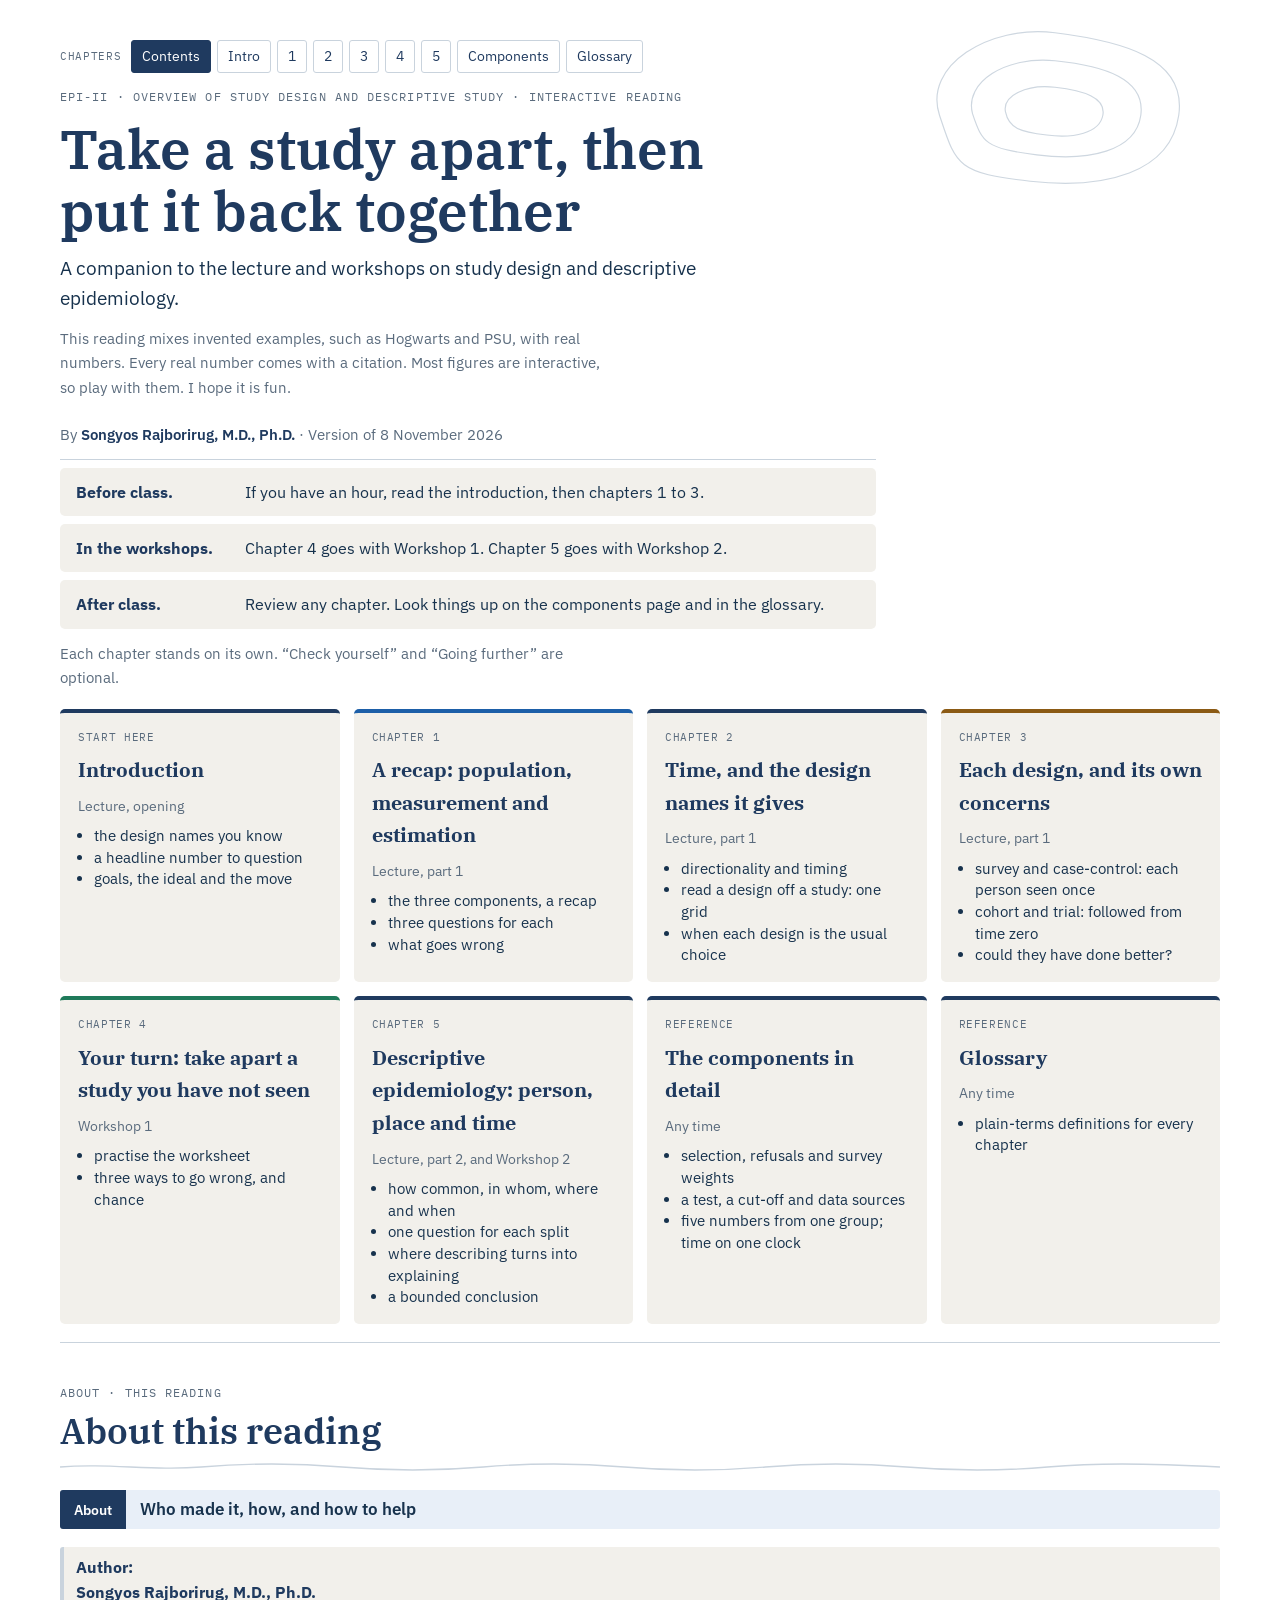
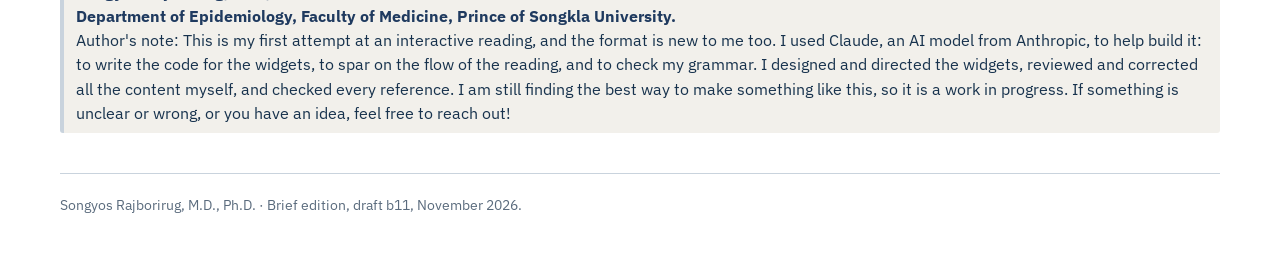
==== index.html @ 5c4c78c1 "Brief edition b11: front page fits phone screens The front page was built without its page head, so " ====
<!doctype html>
<html lang="en">
<head>
<meta charset="utf-8">
<meta name="viewport" content="width=device-width,initial-scale=1">
<title>Overview of study design and descriptive study</title>
<link rel="preconnect" href="https://fonts.googleapis.com">
<link rel="preconnect" href="https://fonts.gstatic.com" crossorigin>
<link rel="stylesheet" href="https://fonts.googleapis.com/css2?family=IBM+Plex+Mono:wght@400;500&family=IBM+Plex+Sans:wght@400;500;600;700&family=IBM+Plex+Serif:wght@400;600&display=swap">
<link rel="stylesheet" href="style.css">
</head>
<body>
<div class="terra terra-page" id="top">

<header class="terra-ph">
  <svg class="terra-ph-art" viewBox="0 0 400 240" aria-hidden="true">
    <path d="M60 130 C 40 70, 120 20, 200 30 S 360 60, 350 130 S 260 220, 170 210 S 80 190, 60 130 Z"/>
    <path d="M100 128 C 90 90, 140 58, 200 64 S 310 86, 304 130 S 240 186, 178 178 S 112 164, 100 128 Z"/>
    <path d="M140 126 C 136 106, 166 92, 200 96 S 262 108, 258 130 S 222 158, 190 154 S 144 146, 140 126 Z"/>
  </svg>
  <nav class="chbar" aria-label="Chapters"><span class="chbar-k">Chapters</span><a href="index.html" aria-current="page">Contents</a><a href="intro.html" title="Introduction: you know the designs; why take them apart?">Intro</a><a href="lens.html" title="A recap: population, measurement and estimation">1</a><a href="time.html" title="Time, and the design names it gives">2</a><a href="designs.html" title="Each design, and its own concerns">3</a><a href="your-turn.html" title="Your turn: take apart a study you have not seen">4</a><a href="describe.html" title="Descriptive epidemiology: person, place and time">5</a><a href="components.html" title="The components in detail">Components</a><a href="glossary.html">Glossary</a></nav>
  <p class="terra-kicker">EPI-II · Overview of study design and descriptive study · Interactive reading</p>
  <h1 class="terra-page-title">Take a study apart, then put it back together</h1>
  <p class="terra-lede">A companion to the lecture and workshops on study design and descriptive epidemiology.</p>
  <p class="terra-scope">This reading mixes invented examples, such as Hogwarts and PSU, with real numbers. Every real number comes with a citation. Most figures are interactive, so play with them. I hope it is fun.</p>
</header>

<p class="terra-scope">By <b>Songyos Rajborirug, M.D., Ph.D.</b> · Version of 8 November 2026</p>
<p class="terra-scope"><b>Before class.</b> If you have an hour, read the introduction, then chapters 1 to 3.</p>
<p class="terra-scope"><b>In the workshops.</b> Chapter 4 goes with Workshop 1. Chapter 5 goes with Workshop 2.</p>
<p class="terra-scope"><b>After class.</b> Review any chapter. Look things up on the components page and in the glossary.</p>
<p class="terra-scope">Each chapter stands on its own. “Check yourself” and “Going further” are optional.</p>
<div class="chcards"><a class="chcard terra-t-anchor" href="intro.html"><span class="k">Start here</span><b>Introduction</b><span class="when">Lecture, opening</span><ul><li>the design names you know</li><li>a headline number to question</li><li>goals, the ideal and the move</li></ul></a><a class="chcard terra-t-a" href="lens.html"><span class="k">Chapter 1</span><b>A recap: population, measurement and estimation</b><span class="when">Lecture, part 1</span><ul><li>the three components, a recap</li><li>three questions for each</li><li>what goes wrong</li></ul></a><a class="chcard terra-t-anchor" href="time.html"><span class="k">Chapter 2</span><b>Time, and the design names it gives</b><span class="when">Lecture, part 1</span><ul><li>directionality and timing</li><li>read a design off a study: one grid</li><li>when each design is the usual choice</li></ul></a><a class="chcard terra-t-c" href="designs.html"><span class="k">Chapter 3</span><b>Each design, and its own concerns</b><span class="when">Lecture, part 1</span><ul><li>survey and case-control: each person seen once</li><li>cohort and trial: followed from time zero</li><li>could they have done better?</li></ul></a><a class="chcard terra-t-b" href="your-turn.html"><span class="k">Chapter 4</span><b>Your turn: take apart a study you have not seen</b><span class="when">Workshop 1</span><ul><li>practise the worksheet</li><li>three ways to go wrong, and chance</li></ul></a><a class="chcard terra-t-anchor" href="describe.html"><span class="k">Chapter 5</span><b>Descriptive epidemiology: person, place and time</b><span class="when">Lecture, part 2, and Workshop 2</span><ul><li>how common, in whom, where and when</li><li>one question for each split</li><li>where describing turns into explaining</li><li>a bounded conclusion</li></ul></a><a class="chcard terra-t-anchor" href="components.html"><span class="k">Reference</span><b>The components in detail</b><span class="when">Any time</span><ul><li>selection, refusals and survey weights</li><li>a test, a cut-off and data sources</li><li>five numbers from one group; time on one clock</li></ul></a><a class="chcard terra-t-anchor" href="glossary.html"><span class="k">Reference</span><b>Glossary</b><span class="when">Any time</span><ul><li>plain-terms definitions for every chapter</li></ul></a></div>

<section class="terra-sec terra-t-anchor" id="sAbout" aria-labelledby="sAbout-t">
  <div class="terra-sec-head">
    <p class="terra-kicker">About · This reading</p>
    <h2 class="terra-sec-title" id="sAbout-t">About this reading</h2>
    <svg class="terra-sec-contour" viewBox="0 0 740 10" preserveAspectRatio="none" aria-hidden="true"><path d="M0 5 C 30 1, 60 9, 90 5 S 150 1, 180 5 S 240 9, 270 5 S 330 1, 360 5 S 420 9, 450 5 S 510 1, 540 5 S 600 9, 630 5 S 690 1, 740 5"/></svg>
  </div>
  <div class="terra-frame"><span class="terra-chip">About</span><span class="terra-frame-text">Who made it, how, and how to help</span></div>
      <p class="note-recall"><b>Author: <Br> Songyos Rajborirug, M.D., Ph.D. <br> Department of Epidemiology, Faculty of Medicine, Prince of Songkla University.</b> <br> Author's note: This is my first attempt at an interactive reading, and the format is new to me too. I used Claude, an AI model from Anthropic, to help build it: to write the code for the widgets, to spar on the flow of the reading, and to check my grammar. I designed and directed the widgets, reviewed and corrected all the content myself, and checked every reference. I am still finding the best way to make something like this, so it is a work in progress. If something is unclear or wrong, or you have an idea, feel free to reach out!</p>
</section>
<footer class="terra-foot">Songyos Rajborirug, M.D., Ph.D. · Brief edition, draft b11, November 2026.</footer>
</div>
<script src="app.js"></script>
</body>
</html>
---- style.css ----
/* Layout concept: one long Terra explainer page. Header with the claim, then numbered sections.
   Each section pairs a short text column with one live widget. Built on Terra 1.4 (page layer). */
:root{
  /* values: Terra's world (--terra-*) and the page's neutrals; meanings: Teaching shared/design/terra/DESIGN.md */
  --sky:#f1f5fb; --paper:#ffffff; --panel:#f2f0eb; --frame-tint:#e8eff8;
  --ink:#17324d; --heading:#1f3a5f; --muted:#5a6b7d; --rule:#c9d3dd;
  --terra-space:#1f3a5f; --on-frame:#ffffff; --on-frame-muted:#d9e2ec;
  --terra-sea:#1d5fa8; --terra-sea-tint:#e6eff9;
  --terra-forest:#1f7a5a; --terra-forest-tint:#e3f2ec;
  --terra-ground:#8b5a14; --terra-ground-tint:#fbeedd;
  --on-component:#ffffff; --caution-ground:#fff0d8; --caution-ink:#9a3d06;
  --data-slate:#44515e; --data-context:#b9bec3; --data-band:#eef0f2;
  --terra-lava:#f65b25; --terra-rain:#2397cd; --signal-outline:var(--ink);
  --status-good:#1f7a3a; --status-good-tint:#dff2e5;
  --dim-fill:#e6e9ec; --dim-ink:#a3aeb9; --contour:#c9d3dd;
  /* roles: what each colour is for */
  --population:var(--terra-sea); --population-tint:var(--terra-sea-tint);
  --measurement:var(--terra-forest); --measurement-tint:var(--terra-forest-tint);
  --estimation:var(--terra-ground); --estimation-tint:var(--terra-ground-tint);
  --frame:var(--terra-space); --push-up:var(--terra-lava); --push-down:var(--terra-rain);
  --font-display:"IBM Plex Serif",Georgia,serif;
  --font-text:"IBM Plex Sans",Arial,Tahoma,sans-serif;
  --font-mono:"IBM Plex Mono",Menlo,Consolas,monospace;
  --radius-sm:3px; --radius-md:5px; --radius-lg:8px; --radius-round:50%;
  --space-xs:4px; --space-s:8px; --space-m:12px; --space-l:19px; --rule-strip:6px;
}
@media (prefers-color-scheme:dark){
  :root:not([data-theme="light"]){
    --sky:#0d1218; --paper:#161e28; --panel:#23211d; --frame-tint:#1d2a3a;
    --ink:#e6ecf2; --heading:#dbe5f1; --muted:#9aa8b6; --rule:#2c3846;
    --terra-space:#24364f; --on-frame:#ffffff; --on-frame-muted:#b8c6d6;
    --terra-sea:#7fa9ea; --terra-sea-tint:#1b2a40;
    --terra-forest:#5fc49b; --terra-forest-tint:#16302a;
    --terra-ground:#e0a865; --terra-ground-tint:#352817;
    --on-component:#0d1218; --caution-ground:#3a2c14; --caution-ink:#f2a16a;
    --data-slate:#aeb8c2; --data-context:#4e5a66; --data-band:#1e2833;
    --terra-lava:#ff7d4d; --terra-rain:#5cb8e6;
    --status-good:#6fcf8e; --status-good-tint:#163021;
    --dim-fill:#222a33; --dim-ink:#5d6a78; --contour:#2c3846;
    color-scheme:dark;
  }
}
:root[data-theme="dark"]{
  --sky:#0d1218; --paper:#161e28; --panel:#23211d; --frame-tint:#1d2a3a;
  --ink:#e6ecf2; --heading:#dbe5f1; --muted:#9aa8b6; --rule:#2c3846;
  --terra-space:#24364f; --on-frame:#ffffff; --on-frame-muted:#b8c6d6;
  --terra-sea:#7fa9ea; --terra-sea-tint:#1b2a40;
  --terra-forest:#5fc49b; --terra-forest-tint:#16302a;
  --terra-ground:#e0a865; --terra-ground-tint:#352817;
  --on-component:#0d1218; --caution-ground:#3a2c14; --caution-ink:#f2a16a;
  --data-slate:#aeb8c2; --data-context:#4e5a66; --data-band:#1e2833;
  --terra-lava:#ff7d4d; --terra-rain:#5cb8e6;
  --status-good:#6fcf8e; --status-good-tint:#163021;
  --dim-fill:#222a33; --dim-ink:#5d6a78; --contour:#2c3846;
  color-scheme:dark;
}
body{margin:0;background:var(--sky);color:var(--ink);font-family:var(--font-text);font-size:16px;line-height:1.6;-webkit-text-size-adjust:100%}
.terra,.terra *{box-sizing:border-box}
.terra :focus-visible{outline:2px solid var(--push-down);outline-offset:2px}
.terra-page{max-width:1160px;margin-inline:auto;padding-inline:clamp(16px,4vw,40px);padding-block:8px 48px}

/* threads */
.terra-t-anchor{--terra-t:var(--frame);--terra-tt:var(--panel);--terra-on:var(--on-frame)}
.terra-t-a{--terra-t:var(--population);--terra-tt:var(--population-tint);--terra-on:var(--on-component)}
.terra-t-b{--terra-t:var(--measurement);--terra-tt:var(--measurement-tint);--terra-on:var(--on-component)}
.terra-t-c{--terra-t:var(--estimation);--terra-tt:var(--estimation-tint);--terra-on:var(--on-component)}

/* chips, status, callouts */
.terra-chip{display:inline-flex;align-items:center;padding:6px 14px;border-radius:var(--radius-sm);background:var(--terra-t);color:var(--terra-on);font-size:14px;font-weight:600;white-space:nowrap}
.terra-chip.is-off{background:var(--dim-fill);color:var(--dim-ink)}
.terra-status{display:inline-block;padding:2px 8px;border:1px solid var(--rule);border-radius:var(--radius-sm);background:var(--panel);color:var(--muted);font-family:var(--font-mono);font-size:12px;letter-spacing:.05em;text-transform:uppercase}
.terra-callout{display:flex;overflow:hidden;border-radius:var(--radius-sm);background:var(--terra-tt)}
.terra-callout::before{content:"";flex:0 0 var(--rule-strip);background:var(--terra-t)}
.terra-callout-body{padding:10px 16px;font-size:15px;line-height:21px}
.terra-callout-lead{font-weight:700;color:var(--heading)}
.terra-callout.is-caution{--terra-t:var(--caution-ink);--terra-tt:var(--caution-ground)}
.terra-callout.is-caution .terra-callout-lead{color:var(--caution-ink)}

/* page header */
.terra-ph{position:relative;display:flex;flex-direction:column;gap:12px;padding-block:28px 24px}
.terra-ph>*{position:relative}
.terra-ph-art{position:absolute;right:0;top:0;width:min(34%,330px);height:auto;opacity:.9;pointer-events:none}
.terra-ph-art path{fill:none;stroke:var(--contour);stroke-width:1.4}
@media (max-width:760px){.terra-ph-art{display:none}}
.terra-kicker{margin:0;font-family:var(--font-mono);font-size:12px;letter-spacing:.09em;text-transform:uppercase;color:var(--muted)}
.terra-page-title{margin:0;max-width:19em;font-family:var(--font-display);font-weight:600;font-size:clamp(2rem,5vw,3.25rem);line-height:1.12;color:var(--heading);text-wrap:balance}
.terra-lede{margin:0;max-width:62ch;font-size:1.1rem;line-height:1.6}
.terra-scope{margin:0;max-width:62ch;font-size:.9rem;color:var(--muted)}
.terra-toc{display:flex;flex-wrap:wrap;gap:8px;margin-top:6px;padding:0;list-style:none}
.terra-toc a{display:inline-flex;align-items:baseline;gap:6px;padding:5px 12px;border:1px solid var(--rule);border-radius:var(--radius-sm);background:var(--paper);color:var(--ink);font-size:.88rem;text-decoration:none}
.terra-toc a:hover{border-color:var(--ink)}
.terra-toc b{font-family:var(--font-mono);font-weight:500;font-size:.78rem;color:var(--muted)}

/* sections */
.terra-sec{display:flex;flex-direction:column;gap:18px;padding-block:40px;border-top:1px solid var(--rule);scroll-margin-top:8px}
.terra-sec-head{display:flex;flex-direction:column;gap:8px;max-width:74ch}
.terra-sec .terra-kicker{color:var(--terra-t)}
.terra-sec.terra-t-anchor .terra-kicker{color:var(--muted)}
.terra-sec-title{margin:0;font-family:var(--font-display);font-weight:600;font-size:clamp(1.5rem,3vw,2.1rem);line-height:1.18;color:var(--heading);text-wrap:balance}
.terra-sec-contour{display:block;width:100%;max-width:74ch;height:10px;margin-top:2px}
.terra-sec-contour path{fill:none;stroke:var(--contour);stroke-width:1.4}
.terra-frame{display:flex;align-items:stretch;min-height:37px;border-radius:var(--radius-sm);background:var(--frame-tint);max-width:74ch}
.terra-frame>.terra-chip{border-radius:var(--radius-sm) 0 0 var(--radius-sm)}
.terra-frame-text{flex:1;display:flex;align-items:center;padding:6px 14px;font-size:1rem;font-weight:600}
.terra-split{display:grid;grid-template-columns:minmax(0,5fr) minmax(0,7fr);gap:clamp(20px,3vw,40px);align-items:start}
@media (max-width:860px){.terra-split{grid-template-columns:minmax(0,1fr)}}
.terra-split-text{min-width:0;max-width:64ch;line-height:1.62}
.terra-split-text p{margin:0 0 12px}
.terra-split-side{min-width:0}
.terra-num{font-family:var(--font-mono);font-size:.92em;font-variant-numeric:tabular-nums}

/* widget frame */
.terra-widget{display:flex;flex-direction:column;gap:12px;min-width:0;padding:14px 16px 16px;border:1px solid var(--rule);border-radius:var(--radius-lg);background:var(--paper)}
.terra-w-head{display:flex;align-items:center;gap:10px;flex-wrap:wrap}
.terra-w-title{margin-right:auto;font-family:var(--font-mono);font-size:12px;letter-spacing:.09em;text-transform:uppercase;color:var(--muted)}
.terra-w-how{margin:0;padding:8px 10px;border-radius:var(--radius-sm);background:var(--panel);font-size:.9rem;line-height:1.45}
.terra-w-how b{font-family:var(--font-mono);font-size:.72rem;font-weight:500;letter-spacing:.08em;text-transform:uppercase;color:var(--muted);margin-right:6px}
.terra-w-controls{display:flex;flex-wrap:wrap;align-items:center;gap:10px 16px}
.terra-w-body{min-width:0}
.terra-w-note{margin:0;font-size:.84rem;color:var(--muted)}
.ctl-label{font-family:var(--font-mono);font-size:12px;letter-spacing:.06em;text-transform:uppercase;color:var(--muted)}
.terra-readout{display:grid;grid-template-columns:repeat(auto-fit,minmax(130px,1fr));gap:8px}
.terra-read{min-width:0;padding:7px 10px;border:1px solid var(--rule);border-radius:var(--radius-md)}
.terra-read b{display:block;font-family:var(--font-mono);font-size:1.05rem;font-weight:500;font-variant-numeric:tabular-nums;overflow-wrap:anywhere}
.terra-read span{display:block;font-size:.78rem;line-height:1.3;color:var(--muted)}
.terra-read.is-hl{border-color:var(--terra-t);background:var(--terra-tt)}
.terra-read.is-hl b{color:var(--heading)}
.terra-seg{display:inline-flex;flex-wrap:wrap;gap:1px;overflow:hidden;border:1px solid var(--rule);border-radius:var(--radius-sm);background:var(--rule);max-width:100%}
.terra-seg button{flex:1 1 auto;min-height:36px;padding:6px 12px;border:0;background:var(--paper);color:var(--ink);font:inherit;font-size:.86rem;cursor:pointer}
.terra-seg button:hover{background:var(--panel)}
.terra-seg button[aria-pressed="true"]{background:var(--ink);color:var(--paper)}
.terra-slider{display:grid;grid-template-columns:minmax(8em,13em) minmax(0,1fr) 4.6em;align-items:center;gap:10px;font-size:.88rem}
.terra-slider input{width:100%;min-height:28px;accent-color:var(--terra-t,var(--population))}
.terra-slider output{font-family:var(--font-mono);text-align:right;font-variant-numeric:tabular-nums}
.terra-slider input:disabled{opacity:.5}
@media (max-width:520px){.terra-slider{grid-template-columns:minmax(0,1fr) 4.6em}.terra-slider span{grid-column:1/-1}}
.btn{min-height:36px;padding:6px 14px;border:1px solid var(--rule);border-radius:var(--radius-sm);background:var(--paper);color:var(--ink);font:inherit;font-size:.86rem;cursor:pointer}
.btn:hover{border-color:var(--ink)}
.btn.is-primary{background:var(--ink);border-color:var(--ink);color:var(--paper)}
.scrollx{overflow-x:auto;border-radius:var(--radius-md)}
.swipe-hint{display:none;margin:0;font-size:.8rem;color:var(--muted)}
@media (max-width:640px){.swipe-hint{display:block}}
.fig-svg{display:block;width:100%;height:auto;overflow:visible}
.scrollx .fig-svg{min-width:560px}
.fig-svg text{font-family:var(--font-text);font-size:12px;fill:var(--ink)}
.fig-svg .mono{font-family:var(--font-mono);font-size:11px;fill:var(--muted)}
.fig-svg .strong{font-weight:600}
.fig-svg .knock{paint-order:stroke;stroke:var(--paper);stroke-width:4px;stroke-linejoin:round}
.fig-svg .muted{fill:var(--muted)}
.fig-svg .tick{stroke:var(--rule);stroke-width:1}
.fig-svg .axis{stroke:var(--rule);stroke-width:1.2}
.fig-svg .ref{fill:none;stroke:var(--terra-t,var(--population));stroke-width:1.6;stroke-dasharray:5 4}
.fig-svg .ref-heading{fill:none;stroke:var(--heading);stroke-width:1.6;stroke-dasharray:5 4}
.legend{display:flex;flex-wrap:wrap;gap:6px 16px;margin:0;padding:0;list-style:none;font-size:.82rem;color:var(--muted)}
.legend li{display:inline-flex;align-items:center;gap:6px}
.legend svg{flex:none}
figure{margin:0;min-width:0}
figcaption{margin-top:4px;font-size:.8rem;color:var(--muted)}

/* shared dot styles */
.d-case{fill:var(--data-slate)}
.d-no{fill:var(--paper);stroke:var(--data-context);stroke-width:1.5}
.d-ring{fill:none;stroke:var(--ink);stroke-width:2}
.d-fp{fill:var(--push-down);stroke:var(--signal-outline);stroke-width:1.4}
.d-fn{fill:var(--push-up);stroke:var(--signal-outline);stroke-width:1.4}
.d-flat{fill:var(--data-slate);stroke:var(--signal-outline);stroke-width:1.2}
.d-case-dim{fill:var(--data-slate);opacity:.28}

/* widget 1 */
.hl{display:flex;flex-direction:column;gap:4px;padding:16px 18px;border-radius:var(--radius-md);background:var(--panel)}
.hl-num{font-family:var(--font-display);font-weight:600;font-size:clamp(1.35rem,3vw,1.9rem);line-height:1.2;color:var(--heading)}
.hl-src{font-family:var(--font-mono);font-size:12px;letter-spacing:.06em;text-transform:uppercase;color:var(--muted)}
[hidden]{display:none !important}
.asks{display:grid;grid-template-columns:repeat(auto-fit,minmax(220px,1fr));gap:8px}
.ask{display:flex;flex-direction:column;min-width:0;border:1px solid var(--rule);border-top:4px solid var(--rule);border-radius:var(--radius-md);background:var(--paper)}
.ask.is-open{border-top-color:var(--terra-t);background:var(--terra-tt)}
.ask-q{min-height:44px;padding:10px 12px;border:0;background:transparent;color:var(--ink);font:inherit;font-size:.95rem;font-weight:600;text-align:left;cursor:pointer}
.ask-a{display:flex;flex-direction:column;align-items:flex-start;gap:6px;padding:0 12px 12px;font-size:.9rem;line-height:1.45}
.ask-a .terra-chip{padding:3px 10px;font-size:12px}
.chips{display:flex;flex-wrap:wrap;gap:8px}

/* widget 2 */
.w2-figs{display:grid;grid-template-columns:repeat(auto-fit,minmax(250px,1fr));gap:16px;align-items:start}
.w2-figs .fig-svg text.t-lab{font-size:12px}
.pred-fb{margin:0;font-size:.9rem;min-height:1.4em}
.p-note{margin:0;font-size:.9rem}

/* widget 4 */
.q-line{margin:0;font-size:.98rem;font-weight:600;color:var(--heading)}
.band{fill:var(--data-band)}
.s-free{stroke:var(--data-context);stroke-width:2;stroke-linecap:round}
.s-case{stroke:var(--data-slate);stroke-width:5;stroke-linecap:butt}
.s-risk{stroke:var(--ink);stroke-width:5;stroke-linecap:butt}
.onset{fill:var(--paper);stroke:var(--data-slate);stroke-width:2.5}
.ex-move{fill:var(--muted)}
.ex-died{fill:var(--ink)}
.mk-ring{fill:none;stroke:var(--ink);stroke-width:1.8}
.is-dim{opacity:.38}
.lab-num{font-weight:700}

/* widget 5 */
.past{fill:var(--data-band)}
.ev-past{fill:var(--data-slate)}
.ev-future{fill:var(--paper);stroke:var(--data-slate);stroke-width:2;stroke-dasharray:4 3}
.ev-point{fill:var(--data-slate);stroke:var(--signal-outline);stroke-width:1.2}
.bracket{fill:none;stroke:var(--data-slate);stroke-width:1.5}

/* widget 6 */
.vign{margin:0;padding:14px 16px;border-radius:var(--radius-md);background:var(--panel);font-size:1rem;line-height:2.1}
.ph{display:inline;padding:1px 3px;border-bottom:2px dashed var(--muted);border-radius:var(--radius-sm);background:transparent;color:var(--ink);cursor:pointer;-webkit-box-decoration-break:clone;box-decoration-break:clone}
.ph:hover{background:var(--paper)}
.ph[aria-pressed="true"]{outline:2px solid var(--ink);outline-offset:1px}
.ph.is-t-a{background:var(--population-tint);border-bottom:2px solid var(--population)}
.ph.is-t-b{background:var(--measurement-tint);border-bottom:2px solid var(--measurement)}
.ph.is-t-c{background:var(--estimation-tint);border-bottom:2px solid var(--estimation)}
.ph.is-t-anchor{background:var(--frame-tint);border-bottom:2px solid var(--heading)}
.ph sup{margin-left:4px;font-family:var(--font-mono);font-size:.62rem;letter-spacing:.06em;text-transform:uppercase;color:var(--muted)}
.tagbar{display:flex;flex-wrap:wrap;gap:8px}
.tagbtn{min-height:36px;padding:6px 14px;border:0;border-radius:var(--radius-sm);background:var(--terra-t);color:var(--terra-on);font:inherit;font-size:.9rem;font-weight:600;cursor:pointer}
.tagbtn:disabled{background:var(--dim-fill);color:var(--dim-ink);cursor:default}
.fb{margin:0;padding:10px 12px;border-radius:var(--radius-md);background:var(--panel);font-size:.92rem;line-height:1.5;min-height:3.2em}
.missing{padding:10px 14px;border-radius:var(--radius-md);background:var(--caution-ground);font-size:.92rem}
.missing b{color:var(--caution-ink)}
.missing ul{margin:6px 0 0;padding-left:1.2em}

/* recap */
.terra-impl{display:flex;flex-direction:column;gap:var(--space-s);margin:0;padding:0;list-style:none}
.terra-impl-item{display:grid;grid-template-columns:minmax(0,11.5em) minmax(0,1fr);gap:8px 16px;align-items:start;padding:var(--space-m) 16px;border-radius:var(--radius-md);background:var(--panel)}
@media (max-width:640px){.terra-impl-item{grid-template-columns:minmax(0,1fr)}}
/* the front page's scope note (8 November 2026; only the page with chapter cards): the byline a quiet line under the header with a rule; each way in ("Before class…", a bold label, then text) a row like .terra-impl-item; the closing line muted */
.terra-page:has(> .chcards) > .terra-ph + p.terra-scope{max-width:48rem;padding-block:0 var(--space-m);border-bottom:1px solid var(--rule);font-size:.88rem}
.terra-page:has(> .chcards) > .terra-ph + p.terra-scope b{color:var(--heading);font-weight:600}
.terra-page:has(> .chcards) > .terra-ph + p.terra-scope ~ p.terra-scope:has(> b){display:grid;grid-template-columns:minmax(0,9.5em) minmax(0,1fr);gap:4px 16px;align-items:baseline;max-width:48rem;margin-top:8px;padding:var(--space-m) 16px;border-radius:var(--radius-md);background:var(--panel);color:var(--ink);font-size:.95rem;line-height:1.5}
.terra-page:has(> .chcards) > .terra-ph + p.terra-scope ~ p.terra-scope:has(> b) > b{color:var(--heading)}
.terra-page:has(> .chcards) > .terra-ph + p.terra-scope + p.terra-scope{margin-top:var(--space-l)}
.terra-page:has(> .chcards) > .terra-ph + p.terra-scope ~ p.terra-scope:not(:has(> b)){margin-block:var(--space-m) var(--space-l)}
@media (max-width:640px){.terra-page:has(> .chcards) > .terra-ph + p.terra-scope ~ p.terra-scope:has(> b){grid-template-columns:minmax(0,1fr)}}
.terra-impl-title{font-size:1.05rem;font-weight:700;color:var(--heading)}
.terra-impl-detail{font-size:.92rem}
.srcs{margin:0;padding-left:1.3em;font-size:.84rem;color:var(--muted);line-height:1.5}
.srcs li{margin-bottom:4px}
.terra-foot{padding-top:20px;border-top:1px solid var(--rule);font-size:.82rem;color:var(--muted)}
@media (prefers-reduced-motion:reduce){*{scroll-behavior:auto!important}}
/* v3 additions: time inside each domain, sources, optional explanations, prediction gate, time toggle */
.t-here{display:grid;grid-template-columns:auto minmax(0,1fr);gap:4px 12px;align-items:start;margin:4px 0 14px;padding:10px 14px;border-left:var(--rule-strip) solid var(--frame);border-radius:var(--radius-sm);background:var(--frame-tint);font-size:.92rem;line-height:1.5}
.t-here-k{padding-top:2px;font-family:var(--font-mono);font-size:11px;letter-spacing:.08em;text-transform:uppercase;color:var(--heading);white-space:nowrap}
@media (max-width:520px){.t-here{grid-template-columns:minmax(0,1fr)}}
.terra-split-text p.src-line{margin:0;font-size:.82rem;line-height:1.45;color:var(--muted)}
.chk{margin-top:6px}
.chk summary{min-height:28px;padding-top:2px;font-size:.9rem;font-weight:600;color:var(--heading);cursor:pointer}
.chk p{margin:4px 0 2px}
.gate{margin:0;padding:12px 14px;border:1px dashed var(--rule);border-radius:var(--radius-md);font-size:.9rem;color:var(--muted)}
.tagbtn.is-time{background:var(--paper);color:var(--heading);box-shadow:inset 0 0 0 2px var(--heading)}
.tagbtn.is-time[aria-pressed="true"]{background:var(--heading);color:var(--paper)}
.tagbtn.is-time:disabled{background:var(--dim-fill);color:var(--dim-ink);box-shadow:none}
.tag-sep{align-self:center;width:1px;height:24px;background:var(--rule)}
.ph.has-time{box-shadow:inset 0 -3px 0 var(--heading)}
.unk{fill:none;stroke:var(--muted);stroke-width:1.6;stroke-dasharray:3 2}
.s-person{stroke:var(--data-slate);stroke-width:3;stroke-linecap:butt}
.s-person-f{stroke:var(--data-slate);stroke-width:2;stroke-dasharray:4 3}
.btn:disabled{opacity:.45;cursor:default}
.btn:disabled:hover{border-color:var(--rule)}
.p-origin{fill:var(--paper);stroke:var(--data-slate);stroke-width:2}
/* v4: declined invitations, glossary */
.d-ring-dec{fill:none;stroke:var(--muted);stroke-width:1.6;stroke-dasharray:2.5 2}
.src-line{margin:0;font-size:.82rem;line-height:1.45;color:var(--muted)}
.gloss{display:grid;grid-template-columns:repeat(auto-fit,minmax(min(100%,320px),1fr));gap:14px;align-items:start}
.gloss-group{min-width:0;padding:14px 16px 12px;border-top:4px solid var(--terra-t);border-radius:var(--radius-md);background:var(--panel)}
.gloss-group dl{margin:8px 0 0}
.gloss-group dt{margin-top:10px;font-weight:700;color:var(--heading)}
.gloss-group dt:first-child{margin-top:0}
.gloss-group dd{margin:2px 0 0;font-size:.92rem;line-height:1.5}

/* v5: opening tree, goal and components, population flow, measurement table, time cards, two districts */
.tree text{font-size:12px}
.tree .q{fill:var(--frame-tint);stroke:var(--rule)}
.tree .leaf{fill:var(--frame)}
.tree .leaf-t{fill:var(--on-frame);font-weight:600}
.tree .edge{fill:none;stroke:var(--muted);stroke-width:1.3}
.tree .yn{font-family:var(--font-mono);font-size:10.5px;fill:var(--muted)}
.ilo{margin:0 0 12px;padding:10px 14px 10px 32px;border-radius:var(--radius-md);background:var(--panel)}
.ilo li{margin:2px 0}
.gc{display:flex;flex-direction:column;gap:8px;margin:4px 0 14px}
.gc-row{display:grid;grid-template-columns:minmax(0,8.5em) repeat(3,minmax(0,1fr));gap:8px;align-items:stretch}
@media (max-width:560px){.gc-row{grid-template-columns:repeat(3,minmax(0,1fr))}.gc-k{grid-column:1/-1}}
.gc-k{align-self:center;font-family:var(--font-mono);font-size:11px;letter-spacing:.08em;text-transform:uppercase;color:var(--muted)}
.gc-box{display:flex;align-items:center;justify-content:center;min-height:44px;padding:6px 8px;border-radius:var(--radius-sm);font-size:.88rem;font-weight:600;text-align:center;line-height:1.25}
.gc-goal .gc-box{border:1px dashed var(--muted);color:var(--muted);background:var(--paper)}
.gc-comp .gc-box{background:var(--terra-t);color:var(--terra-on)}
.gc-arrow{padding-left:calc(8.5em + 8px);font-size:.82rem;color:var(--muted)}
@media (max-width:560px){.gc-arrow{padding-left:0}}
.gc-time{margin-left:calc(8.5em + 8px);padding:6px 10px;border-radius:var(--radius-sm);background:var(--frame);color:var(--on-frame);font-size:.84rem;text-align:center}
@media (max-width:560px){.gc-time{margin-left:0}}
.gc-today{font-size:.8rem;font-weight:700;color:var(--heading)}
.flow{display:flex;flex-direction:column;gap:0;margin:4px 0 14px;padding:0;list-style:none}
.flow-box{display:flex;flex-direction:column;gap:2px;padding:10px 14px;border:2px solid var(--population);border-radius:var(--radius-md);background:var(--population-tint)}
.flow-box b{color:var(--population)}
.flow-box em{font-style:normal;font-size:.88rem;color:var(--muted)}
.flow-sub{margin-top:6px;padding:6px 10px;border:1.5px dashed var(--population);border-radius:var(--radius-sm);background:var(--paper);font-size:.88rem}
.flow-step{position:relative;padding:6px 0 6px 34px;font-size:.84rem;color:var(--muted)}
.flow-step::before{content:"↓";position:absolute;left:12px;top:3px;font-size:1.1rem;color:var(--population)}
.mtab{width:100%;border-collapse:collapse;font-size:.86rem;line-height:1.4;min-width:520px}
.mtab th,.mtab td{padding:7px 8px;border-bottom:1px solid var(--rule);text-align:left;vertical-align:top}
.mtab th{font-family:var(--font-mono);font-size:11px;font-weight:500;letter-spacing:.06em;text-transform:uppercase;color:var(--muted)}
.mtab td:first-child{font-weight:700;color:var(--measurement)}
.tcards{display:grid;grid-template-columns:repeat(auto-fit,minmax(min(100%,260px),1fr));gap:14px;align-items:start}
.tcard{display:flex;flex-direction:column;gap:6px;min-width:0;padding:14px 16px;border-top:4px solid var(--terra-t);border-radius:var(--radius-md);background:var(--paper);border-left:1px solid var(--rule);border-right:1px solid var(--rule);border-bottom:1px solid var(--rule)}
.tcard h3{margin:0;font-size:1rem;line-height:1.3;color:var(--heading)}
.tcard p{margin:0;font-size:.92rem;line-height:1.5}
.tcard .chip-row{display:flex}
.mini{display:flex;flex-direction:column;gap:8px;margin-top:4px;padding:10px 12px;border-radius:var(--radius-md);background:var(--panel)}
.sub-head{margin:6px 0 0;font-family:var(--font-display);font-size:1.25rem;font-weight:600;color:var(--heading)}
.bar-a{fill:var(--estimation)}
.bar-b{fill:var(--data-slate)}
.meas-intro{display:flex;flex-direction:column;gap:12px;max-width:900px;line-height:1.62}
.meas-intro p{margin:0;max-width:74ch}
.mini .terra-slider{grid-template-columns:minmax(0,1fr) 3em}
.mini .terra-slider span{grid-column:1/-1}

/* v7: recall and terms, failure table, practice */
.recall{display:flex;flex-direction:column;gap:10px;padding:14px 16px;border-radius:var(--radius-md);background:var(--panel)}
.recall p{margin:0;max-width:78ch;line-height:1.6}
.recall-k{font-family:var(--font-mono);font-size:11px;letter-spacing:.08em;text-transform:uppercase;color:var(--muted)}
.rgrid{display:grid;grid-template-columns:repeat(auto-fit,minmax(min(100%,220px),1fr));gap:10px}
.rcell{display:flex;flex-direction:column;gap:4px;padding:10px 12px;border-top:4px solid var(--terra-t);border-radius:var(--radius-sm);background:var(--paper);font-size:.9rem;line-height:1.45}
.rcell b{color:var(--heading)}
.ttab td:first-child{color:var(--heading)}
.note-recall{margin:0;padding:8px 12px;border-left:4px solid var(--rule);border-radius:var(--radius-sm);background:var(--panel);font-size:.92rem;line-height:1.55}
.note-recall b{color:var(--heading)}
.fail{display:grid;grid-template-columns:repeat(auto-fit,minmax(min(100%,240px),1fr));gap:14px;align-items:stretch}
.fcard{display:flex;flex-direction:column;gap:6px;min-width:0;padding:14px 16px;border-top:4px solid var(--terra-t);border-radius:var(--radius-md);background:var(--terra-tt, var(--panel))}
.fcard .chip-row{display:flex}
.fcard h3{margin:0;font-size:1rem;line-height:1.35;color:var(--heading);font-family:var(--font-display);font-weight:600}
.fcard .fk{margin-top:4px;font-family:var(--font-mono);font-size:11px;letter-spacing:.08em;text-transform:uppercase;color:var(--muted)}
.fcard .fname{margin:0;font-size:1.05rem;font-weight:700;color:var(--terra-t)}
.fcard p{margin:0;font-size:.92rem;line-height:1.5}
.fbar{display:flex;flex-wrap:wrap;align-items:center;gap:10px;padding:10px 14px;border-radius:var(--radius-md);background:var(--panel);font-size:.95rem;font-weight:600;color:var(--heading)}
.fbar.is-time{background:var(--frame);color:var(--on-frame)}
.fbar .fbar-k{padding:2px 10px;border-radius:var(--radius-sm);background:var(--heading);color:var(--paper);font-family:var(--font-mono);font-size:11px;letter-spacing:.08em;text-transform:uppercase}
.fbar.is-time .fbar-k{background:var(--on-frame);color:var(--frame)}
.flaw{margin:0;padding:14px 16px;border-radius:var(--radius-md);background:var(--panel);font-size:1rem;line-height:1.6}
.flaw-n{font-family:var(--font-mono);font-size:11px;letter-spacing:.08em;text-transform:uppercase;color:var(--muted)}
.choices{display:flex;flex-wrap:wrap;gap:8px}
.choices .btn[aria-pressed="true"]{background:var(--heading);color:var(--paper);border-color:var(--heading)}
/* v8: ideal study per goal, the four-step move, causal-only question, direction in the study clock */
.gc-goal .gc-box{flex-direction:column;gap:3px}
.gc-ideal{font-size:.74rem;font-weight:400;line-height:1.3;color:var(--muted)}
.gc-causal{margin:0 0 0 calc(8.5em + 8px);padding:6px 10px;border:1px dashed var(--muted);border-radius:var(--radius-sm);font-size:.84rem;color:var(--muted);text-align:center}
@media (max-width:560px){.gc-causal{margin-left:0}}
.steps{margin:0;padding-left:1.4em;display:flex;flex-direction:column;gap:4px;line-height:1.55;max-width:78ch}
.fbar.is-causal{background:var(--paper);border:1px dashed var(--muted);color:var(--muted)}
.fbar.is-causal .fbar-k{background:var(--muted);color:var(--paper)}
.p-outcome{fill:var(--data-slate)}
.p-arrow{fill:var(--heading)}
/* v9: on wide screens the shorter column of each split stays in view; selection lean on the district grid */
@media (min-width:861px){
  .terra-split>.terra-split-text,.terra-split>.terra-split-side{position:sticky;top:var(--stick,16px)}
}
.flow-side{margin:0}
.lean-note{margin:6px 0 0;min-height:1.4em;font-size:.84rem;line-height:1.4;color:var(--muted)}
.lean-note b{color:var(--ink)}
.lean-up{fill:var(--push-down)}
.lean-down{fill:var(--push-up)}
/* v10: worksheet simulator, workshop preview, unequal periods */
.sheet-q{display:flex;flex-wrap:wrap;align-items:center;gap:6px 10px;margin:0;font-size:.9rem}
.sheet-q b{min-width:9.5em;color:var(--heading)}
.sheet-q select{font:inherit;font-size:.88rem;padding:4px 6px;border:1px solid var(--rule);border-radius:var(--radius-sm);background:var(--paper);color:var(--ink);max-width:100%}
.sheet-box{display:flex;flex-direction:column;gap:8px;padding:10px 12px;border:1px solid var(--rule);border-radius:var(--radius-md);background:var(--panel)}
.sheet-box .sk{font-family:var(--font-mono);font-size:11px;letter-spacing:.08em;text-transform:uppercase;color:var(--muted)}
.tl-row{display:grid;grid-template-columns:2.2em repeat(11,minmax(0,1fr)) auto;gap:3px;align-items:center}
.tl-row .who{font-weight:700;color:var(--heading)}
.tl-cell{min-height:30px;padding:0;border:1px solid var(--rule);border-radius:3px;background:var(--paper);color:var(--ink);font:inherit;font-weight:700;cursor:pointer}
.tl-cell.past{background:var(--data-band)}
.tl-cell.zero{border:2px solid var(--heading)}
.tl-cell[aria-pressed="true"]{background:var(--heading);color:var(--paper)}
.tl-scale{display:grid;grid-template-columns:2.2em 5fr 1fr 5fr auto;gap:3px;font-size:.72rem;color:var(--muted)}
.tl-scale span:nth-child(3){text-align:center;color:var(--heading);font-weight:700}
.tl-scale span:nth-child(4){text-align:right}
.chk-list{margin:0;padding-left:1.1em;font-size:.88rem;line-height:1.5}
.chk-list li{margin:2px 0}
/* the practice sheet's five rows (worksheet v6, 7 November 2026); row 4's components take the preview's thread rule */
.ws-row{display:flex;flex-direction:column;gap:8px;padding-top:10px;border-top:1px solid var(--rule)}
.ws-h{font-family:var(--font-mono);font-size:11px;letter-spacing:.08em;text-transform:uppercase;color:var(--heading);font-weight:600}
.ws-comps{display:flex;flex-direction:column;gap:8px}
.ws-comp{display:flex;flex-direction:column;gap:6px;padding:8px 10px;border-top:3px solid var(--terra-t);border-radius:var(--radius-sm);background:var(--paper)}
.ws-comp > b{color:var(--heading);font-size:.92rem}
.ws-fact{margin:0;font-size:.88rem;line-height:1.45}
.ws-fact.is-empty{color:var(--muted);font-style:italic}
.ws-gap{margin:0;padding:8px 10px;border-radius:var(--radius-sm);background:var(--paper);font-size:.92rem;line-height:1.45}
.ws-own{flex-direction:column;align-items:stretch}
.ws-own textarea{font:inherit;font-size:.9rem;padding:6px 8px;border:1px solid var(--rule);border-radius:var(--radius-sm);background:var(--paper);color:var(--ink);resize:vertical}
.ws-model{margin:0;padding:8px 10px;border-radius:var(--radius-sm);background:var(--frame-tint);font-size:.9rem;line-height:1.45}
.chk-list .chk-h{list-style:none;margin:8px 0 2px -1.1em;font-family:var(--font-mono);font-size:11px;letter-spacing:.08em;text-transform:uppercase;color:var(--muted)}
.chk-list .ok{color:var(--status-good);font-weight:700}
.chk-list .no{color:var(--caution-ink);font-weight:700}
.preview{display:grid;grid-template-columns:repeat(auto-fit,minmax(min(100%,150px),1fr));gap:6px}
.preview div{padding:6px 8px;border-top:3px solid var(--terra-t);border-radius:var(--radius-sm);background:var(--paper);font-size:.82rem;line-height:1.35}
.preview b{display:block;color:var(--heading)}
.hint{font-size:.8rem;color:var(--muted)}
/* v11: directionality and timing; the arrow timeline; four studies on one timeline */
.tl-cell[aria-pressed="true"]{background:var(--paper);color:var(--heading);border:2px solid var(--heading)}
.tl-cell.entry[aria-pressed="true"]{background:var(--heading);color:var(--paper)}
.tl-arrow-row{min-height:14px}
.tl-arr{position:relative;height:14px}
.tl-arr::before{content:"";position:absolute;top:6px;left:var(--a0);right:var(--a0);border-top:2px solid var(--push-up)}
.tl-arr .hd{position:absolute;top:2px;width:0;height:0;border-top:5px solid transparent;border-bottom:5px solid transparent}
.tl-arr.r .hd{right:calc(var(--a0) - 3px);border-left:9px solid var(--push-up)}
.tl-arr.l .hd{left:calc(var(--a0) - 3px);border-right:9px solid var(--push-up)}
.chk-list .info{color:var(--heading);font-weight:700}
.tl4 .band{fill:var(--data-band)}
.tl4 .ax{stroke:var(--muted);stroke-width:1}
.tl4 .st{stroke:var(--heading);stroke-width:1.4;stroke-dasharray:3 3}
.tl4 .tri,.tl4 .full{fill:var(--heading)}
.tl4 .full{stroke:var(--heading);stroke-width:1.6}
.tl4 .hol{fill:var(--paper);stroke:var(--heading);stroke-width:1.6}
.tl4 text.lf{fill:var(--paper);font-weight:700;font-size:13px}
.tl4 text.lh{fill:var(--heading);font-weight:700;font-size:13px}
.tl4 .arw{stroke:var(--push-up);stroke-width:2;fill:none}
.tl4 .ah{fill:var(--push-up)}
.tl4 .ms{fill:var(--measurement)}
.tl4 .gap{stroke:var(--measurement);stroke-width:1.3;stroke-dasharray:2 3;fill:none}
.tl4 .chip{fill:var(--measurement-tint);stroke:var(--measurement);stroke-width:1}
.tl4 text.ck{fill:var(--measurement);font-size:11px}
.tl4 text.cv{fill:var(--heading);font-weight:600}
.tl4 text.ttl{fill:var(--heading);font-weight:600;font-size:13px}
/* v12: one colour story. Fill = true status; magma = a process pushes the count towards the condition, cloud = away from it */
.s-risk{stroke:var(--estimation)}
.d-fp{fill:var(--paper);stroke:var(--push-up);stroke-width:2.2}
.d-fn{fill:var(--push-down);stroke:var(--push-down);stroke-width:1.2}
.push-up{fill:var(--push-up);stroke:var(--signal-outline);stroke-width:1.2}
.push-down{fill:var(--push-down);stroke:var(--signal-outline);stroke-width:1.2}
.t-up{color:var(--push-up)}
.t-down{color:var(--push-down)}
.squig{fill:none;stroke:var(--measurement);stroke-width:2.2;stroke-linejoin:round}
.band-rel{fill:var(--rule);opacity:.45}
.tl-arr::before{border-top-color:var(--heading)}
.tl-arr.r .hd{border-left-color:var(--heading)}
.tl-arr.l .hd{border-right-color:var(--heading)}
.tl4 .arw{stroke:var(--heading)}
.tl4 .ah{fill:var(--heading)}
.mtab td:first-child{font-weight:600;color:var(--heading)}

/* v14 · Part 2 */
.trade th:first-child{width:22%}
.trade td.gain{color:var(--status-good)}
.trade td.cost{color:var(--caution-ink)}
.srcdl{display:grid;grid-template-columns:minmax(7em,9em) 1fr;gap:6px 12px;margin:0;font-size:.9rem;line-height:1.45}
.srcdl dt{font-family:var(--font-mono);font-size:11px;letter-spacing:.06em;text-transform:uppercase;color:var(--muted);padding-top:3px}
.srcdl dd{margin:0}
.chkrow{display:flex;flex-wrap:wrap;gap:8px}
.chkrow label{display:inline-flex;align-items:center;gap:6px;min-height:36px;padding:4px 12px;border:1px solid var(--rule);border-radius:var(--radius-sm);background:var(--paper);font-size:.86rem;cursor:pointer}
.chkrow input{accent-color:var(--measurement)}
.p2 .ln-rec{fill:none;stroke:var(--heading);stroke-width:2.4}
.p2 .ln-true{fill:none;stroke:var(--muted);stroke-width:1.6;stroke-dasharray:5 4}
.p2 .gap-up{fill:var(--push-up);opacity:.28}
.p2 .gap-down{fill:var(--push-down);opacity:.28}
.p2 .mk{stroke:var(--muted);stroke-width:1;stroke-dasharray:2 3}
.p2 .bar{fill:var(--data-slate)}
.p2 .bar.hi,.p2 .bar.lo{fill:var(--data-slate);stroke:var(--ink);stroke-width:2}
.p2 .truth{stroke:var(--heading);stroke-width:1.6;stroke-dasharray:6 4}
.p2 .seg-y{fill:var(--estimation-tint);stroke:var(--estimation);stroke-width:1}
.p2 .seg-o{fill:var(--estimation);stroke:var(--estimation);stroke-width:1}
.p2 .ink{fill:var(--ink);font-size:12px}
.p2 .tl-base{stroke:var(--data-slate);stroke-width:2}
.p2 .tl-band{fill:var(--data-band)}
.p2 .tl-start{stroke:var(--heading);stroke-width:1.6;stroke-dasharray:4 3}
.p2 .tl-tri{fill:var(--heading)}
.p2 .tl-arr{stroke:var(--heading);stroke-width:2.2;fill:none}
.p2 .tl-ah{fill:var(--heading)}
.p2 .tl-full{fill:var(--heading);stroke:var(--heading);stroke-width:1.6}
.p2 .tl-hol{fill:var(--paper);stroke:var(--heading);stroke-width:1.6}
.p2 .tl-grp{fill:var(--estimation-tint);stroke:var(--estimation);stroke-width:1.4}
.p2 text.lf{fill:var(--paper);font-weight:700;font-size:13px}
.p2 text.lh{fill:var(--heading);font-weight:700;font-size:13px}


/* v15 · chapters */
.chbar{display:flex;flex-wrap:wrap;gap:6px;align-items:center;margin:4px 0 2px;font-size:.84rem}
.chbar a{padding:4px 10px;border:1px solid var(--rule);border-radius:var(--radius-sm);color:var(--heading);text-decoration:none;background:var(--paper)}
.chbar a[aria-current="page"]{background:var(--frame);border-color:var(--frame);color:var(--on-frame)}
.chbar .chbar-k{font-family:var(--font-mono);font-size:11px;letter-spacing:.06em;text-transform:uppercase;color:var(--muted);margin-right:4px}
.chnav{display:flex;flex-wrap:wrap;justify-content:space-between;gap:10px;margin:28px 0 8px;padding-top:16px;border-top:1px solid var(--rule)}
.chnav a{display:inline-flex;flex-direction:column;gap:2px;min-width:12em;padding:10px 14px;border:1px solid var(--rule);border-radius:var(--radius-md);background:var(--paper);color:var(--heading);text-decoration:none}
.chnav a span{font-family:var(--font-mono);font-size:11px;letter-spacing:.06em;text-transform:uppercase;color:var(--muted)}
.chnav a.next{text-align:right;margin-left:auto}
.chcards{display:grid;grid-template-columns:repeat(auto-fit,minmax(240px,1fr));gap:14px;margin:18px 0}
.chcard{display:flex;flex-direction:column;gap:8px;padding:16px 18px;border-top:4px solid var(--terra-t);border-radius:var(--radius-md);background:var(--panel);color:var(--ink);text-decoration:none}
.chcard b{font-family:var(--font-display);font-size:1.2rem;color:var(--heading)}
.chcard .k{font-family:var(--font-mono);font-size:11px;letter-spacing:.06em;text-transform:uppercase;color:var(--muted)}
.chcard ul{margin:0;padding-left:1.1em;font-size:.88rem;line-height:1.45}
.chcard .when{font-size:.82rem;color:var(--muted)}
.tree .flag{fill:none;stroke:var(--caution-ink);stroke-width:2;stroke-dasharray:4 3}
.grp-k{margin:6px 0 0;padding-left:8px;border-left:4px solid var(--terra-t);font-family:var(--font-mono);font-size:11px;letter-spacing:.06em;text-transform:uppercase;color:var(--heading)}
.stitch{display:grid;grid-template-columns:repeat(3,1fr);gap:8px;margin-top:12px;text-align:center}
.stitch .gc-box{display:flex;flex-direction:column;gap:2px;padding:10px 8px;border-radius:var(--radius-md);background:var(--terra-tt);border-top:4px solid var(--terra-t);font-weight:600;color:var(--heading)}
.stitch .gc-box small{font-weight:400;font-size:.78rem;color:var(--ink)}
.stitch-time{grid-column:1/-1;padding:6px;border-radius:var(--radius-md);background:var(--frame);color:var(--on-frame);font-size:.86rem}
.stitch-arrow{grid-column:1/-1;font-size:1.4rem;color:var(--heading);line-height:1}
.stitch-name{grid-column:1/-1;padding:10px;border:2px solid var(--heading);border-radius:var(--radius-md);font-family:var(--font-display);font-size:1.15rem;color:var(--heading)}

/* v16 · introduction, chapter aims, going-further notes */
.more{margin-top:4px;padding:8px 14px;border:1px dashed var(--rule);border-radius:var(--radius-md);background:var(--paper)}
.more summary{font-size:.88rem}
.more p{font-size:.9rem;line-height:1.55}
.hdr-aims{margin-top:6px;max-width:78ch}
.hdr-aims .chk-list{margin-top:4px}

/* 5 October 2026, decided with Tonn: wide-screen fixes. The "Time"-style frame bar spans the section,
   like the box below it; full-width figures stop near their drawn size so their labels stay at
   body-text size instead of growing about 1.5 times. */
.terra-frame{max-width:none}
.fig-svg.tl4,.fig-svg.tree{max-width:760px;margin-inline:auto}

/* 5 October 2026, decided with Tonn: Obsidian-style marks in page text (sewn 0.4.0). ==words== is a
   highlight in the caution colour at 22% (it reads in light and dark); [^1] footnotes get a raised number and a numbered list at the
   end of the page; display maths ($$…$$) scrolls sideways on a narrow screen instead of overflowing. */
mark{background:color-mix(in srgb,var(--caution-ink) 22%,transparent);color:inherit;padding:0 .12em;border-radius:2px}
.fn-ref{font-size:.72em;line-height:0;margin-left:1px}
.fn-ref a{text-decoration:none}
.fn-notes .srcs{list-style:decimal}
.fn-back{text-decoration:none}
.katex-display{overflow-x:auto;overflow-y:hidden;padding-block:2px}

/* 5 October 2026, decided with Tonn: one right edge, and a larger page on desktop. The header's aims
   box and the rule under each section title now span the content width, like the frame bar, the
   widgets and the callouts; running text keeps its reading measure (title 24em, lede 62ch). On
   screens 1100 px and wider, text goes up one step (16 to 17 px) and the page from 1160 to 1240 px;
   narrower screens, phones included, are unchanged. Fixed-size widget labels stay as they are. */
.hdr-aims{max-width:none}
.terra-sec-head{max-width:none}
.terra-sec-contour{max-width:none}
.terra-sec-title{max-width:24em}
@media (min-width:1100px){
  html{font-size:17px}
  body{font-size:17px}
  .terra-page{max-width:1240px}
}

/* 6 October 2026, decided with Tonn: sub-headings are real headings. "###" sub-headings are <h3>
   (they were styled paragraphs), and the three time cards under chapter 2's "How time works on each
   component" are <h4>, so the outline nests: page h1, section h2, sub-heading h3, card h4. These two
   rules draw them exactly as before (checked pixel for pixel on chapters 1-3, desktop and phone). */
.terra-split-text h3.sub-head{margin:0 0 12px}
.tcard h4{margin:0;font-size:1rem;line-height:1.3;color:var(--heading)}

/* 6 October 2026, decided with Tonn: widgets as web components. A widget's element (<period-rates
   data-widget>) draws its parts straight into the page; display:contents keeps the element itself out
   of the layout, so its parts sit in the box exactly as when they were hand-built. */
[data-widget]{display:contents}

/* 6 October 2026, decided with Tonn (Terra grammar v0.2, Teaching shared/design/terra/DESIGN.md).
   Colours are named by their role (--population, --push-up, --frame …), each pointing at a value in
   Terra's world (--terra-sea, --terra-lava, --terra-space …); the page background is --page. The
   rename changed no colour (every value resolves as before, light and dark). Then the review's changes:
   1 empty dots (no diabetes) outlined at 3:1; 2 a ▲/▼ value in a readout is a value, not a label (the
   ".terra-read span" rule had caught it); 3 feedback: only what needs attention is coloured, ✗ and
   costs in magma's text tone (5.2:1), ✓ and buys in space; 4 the keyboard focus ring in space, not a
   force colour (cloud was under 3:1 on the stone panels); 5 data are slate, as Terra 1.2.1 says (threads
   are never ordinary data): chapter 4 §15's age bands (were ground brown) and chapter 1 §6's Hogwarts
   bar (was ground) are slate, the place told apart by its label. */
:root{--terra-lava-text:#cb3400;--attention-text:var(--terra-lava-text);--dot-outline:#8f9499}
@media (prefers-color-scheme:dark){:root:not([data-theme="light"]){--terra-lava-text:var(--terra-lava);--dot-outline:#5d6a76}}
:root[data-theme="dark"]{--terra-lava-text:var(--terra-lava);--dot-outline:#5d6a76}
.d-no{stroke:var(--dot-outline)}
.terra-read b span{display:inline;font-size:inherit;line-height:inherit;color:inherit}
.chk-list .ok{color:var(--ink)}.chk-list .no{color:var(--attention-text)}
.trade td.gain{color:var(--ink)}.trade td.cost{color:var(--attention-text)}
.terra :focus-visible{outline-color:var(--ink)}
.p2 .seg-y{fill:var(--data-band);stroke:var(--data-slate)}
.p2 .seg-o{fill:var(--data-slate);stroke:var(--data-slate)}
.bar-a{fill:var(--data-slate)}

/* 6 October 2026, Terra 1.4: the page is paper, as a slide is. Below 1,300 px the paper fills the view;
   from 1,300 px the column is a paper sheet and the sky (with Terra's clouds, drawn by Teaching
   shared/design/terra/sky/clouds.mjs) shows around it, fixed while the sheet scrolls, never under text.
   Terra 1.4's names: --terra-lava and --terra-rain (were magma and cloud), --sky (was --page). */
body{background:var(--paper)}
@media (min-width:1300px){
  body{background:url(clouds-day.svg) center / cover no-repeat fixed,var(--sky)}
  .terra-page{background:var(--paper);box-shadow:0 0 0 1px var(--rule);border-radius:var(--radius-md);margin-block:24px}
}
@media (min-width:1300px) and (prefers-color-scheme:dark){:root:not([data-theme="light"]) body{background-image:url(clouds-night.svg)}}
@media (min-width:1300px){:root[data-theme="dark"] body{background-image:url(clouds-night.svg)}}

/* 3 November 2026, the brief edition's lifeline figures (widgets/life-lines.js; marks in Teaching
   shared/design/terra/DESIGN.md, lifeline marks): one ink for every line; weight says diabetes (thin
   free, thick has it), opacity what the study sees (is-dim, as elsewhere: not seen), a dash what it looks back on.
   Colour stays with the three boxes beside each figure: a card callout in a split's text column stacks. */
.ll .ll-thin{stroke:var(--data-slate);stroke-width:1.5;stroke-linecap:butt}
.ll .ll-thick{stroke:var(--data-slate);stroke-width:5;stroke-linecap:butt}
.ll .ll-back{stroke-dasharray:4 3}
.ll .ll-date{stroke:var(--ink);stroke-width:1.2;stroke-dasharray:2 3}
.ll .ll-visit{stroke:var(--data-slate);stroke-width:1.5}
.ll text.ll-hd{font-size:13px;font-weight:600;fill:var(--heading)}
.fig-svg.ll{max-width:520px;margin-inline:auto}
.ll-bare{margin:8px 0 2px}
.terra-split-text .tcard{margin:0 0 12px}

/* 3 November 2026, chapter 1's three recap figures (includes/lens/): the population boxes nest, the
   target's edge faint and dashed because it is rarely known; a measurement's readings are short upright
   strokes on a value line, never dots (a dot means diabetes); one number's parts carry their
   component's thread as a left rule. Marks in Teaching shared/design/terra/DESIGN.md. */
.lf .pf-target{fill:none;stroke:var(--population);stroke-width:1.5;stroke-dasharray:6 5;opacity:.75}
.lf .pf-source{fill:var(--population-tint);stroke:var(--population);stroke-width:1.2}
.lf .pf-study{fill:var(--paper);stroke:var(--population);stroke-width:1.2}
.lf .pf-an{fill:var(--population)}
.lf text.on{fill:var(--on-component)}
.lf text.pf-out{fill:var(--muted);font-style:italic}
.lf .mb{fill:var(--measurement-tint);stroke:var(--measurement);stroke-width:1}
.lf .rec{fill:var(--panel);stroke:var(--rule);stroke-width:1}
.lf .arw{stroke:var(--muted);stroke-width:1.2}
.lf .ah{fill:var(--muted)}
.lf .rd{stroke:var(--data-slate);stroke-width:2.2}
.anat{display:grid;grid-template-columns:120px minmax(0,1fr);gap:16px;align-items:center}
@media (max-width:520px){.anat{grid-template-columns:minmax(0,1fr)}}
.anat-num{display:flex;flex-direction:column;align-items:center;font-family:var(--font-display);color:var(--heading)}
.anat-num span{font-size:2.4rem;line-height:1.05;font-weight:600}
.anat-num i{display:block;width:52px;border-top:2px solid var(--heading);margin:4px 0}
.anat-num small{margin-top:8px;font-family:var(--font-text);font-size:.8rem;line-height:1.35;color:var(--muted);text-align:center}
.anat-parts{list-style:none;margin:0;padding:0;display:flex;flex-direction:column;gap:8px}
.anat-parts li{padding:4px 12px;border-left:4px solid var(--terra-t);font-size:.92rem;line-height:1.5}
.anat-parts em{display:block;font-style:normal;font-family:var(--font-mono);font-size:11px;letter-spacing:.06em;text-transform:uppercase;color:var(--muted)}
.anat-parts b{color:var(--heading)}
/* 3 November 2026, chapter 5's districts figure (includes/describe/eco-fig.html): a district is a
   labelled square, never a dot (a dot is a person, filled when they have diabetes). */
.lf .eco-unit{fill:var(--data-slate)}
.lf .eco-line{fill:none;stroke:var(--muted);stroke-width:1.2}
.fig-svg.lf-narrow{max-width:520px;margin-inline:auto}
/* 3 November 2026, chapter 5's describe figures (includes/describe/*-fig.html, drawn by
   units/study-design/scripts/make_describe_figs.py): one number in slate. A bar is a group's share from 0; the line
   through it, its 95% interval; a time series is a line without dots (a dot is a person); a district is shaded,
   stronger for a higher share, with its share printed on it. Marks in Teaching shared/design/terra/DESIGN.md. */
.dz .bar{fill:color-mix(in srgb,var(--data-slate) 45%,var(--paper))}
.dz .ci{stroke:var(--ink);stroke-width:1.3}
.dz .est{stroke:var(--ink);stroke-width:3}
.dz .series{fill:none;stroke:var(--data-slate);stroke-width:2.4;stroke-linejoin:round;stroke-linecap:round}
.dz .dist{stroke:var(--paper);stroke-width:1.4;stroke-linejoin:round}
.dz .coast{fill:none;stroke:var(--muted);stroke-width:1}
.dz .sw{stroke:var(--muted);stroke-width:.8}
.dz .ch1{fill:color-mix(in srgb,var(--data-slate) 12%,var(--paper))}
.dz .ch2{fill:color-mix(in srgb,var(--data-slate) 32%,var(--paper))}
.dz .ch3{fill:color-mix(in srgb,var(--data-slate) 58%,var(--paper))}
.dz .ch4{fill:color-mix(in srgb,var(--data-slate) 88%,var(--paper))}
/* 4 November 2026: a list in a split's text column reads as prose (chapters 1 and 5), with a paragraph's gap after it. */
.terra-split-text .chk-list{margin:0 0 12px;font-size:inherit;line-height:inherit}

/* 5 November 2026, the brief edition's lifeline figures redrawn (widgets/life-lines.js; marks in
   Teaching shared/design/terra/DESIGN.md, lifeline marks, agreed with Tonn that day): the same lives in
   every design, and the design only moves what is drawn thick. Shade is the exposure the design compares (slate,
   faint slate; grey before a trial's coin); weight says what the design has data on (thick) or not (thin;
   the pale veil was removed the same day so a thin line keeps its colour); dots are the outcome (filled or open where the study
   records it); the line dashed once diabetes starts. Three marks, from Tonn later the same day. The 3 November classes above (.ll) stay for chapter 1's staff figure until it is redrawn. */
.lv .lv-e{--lv:var(--data-slate);--lv-m:var(--data-slate)}
.lv .lv-n{--lv:color-mix(in srgb,var(--data-slate) 42%,var(--paper));--lv-m:color-mix(in srgb,var(--data-slate) 60%,var(--paper))}
.lv .lv-0{--lv:var(--data-context);--lv-m:var(--data-context)}
@media (prefers-color-scheme:dark){:root:not([data-theme="light"]) .lv .lv-n{--lv:color-mix(in srgb,var(--data-slate) 50%,var(--paper));--lv-m:color-mix(in srgb,var(--data-slate) 68%,var(--paper))}}
:root[data-theme="dark"] .lv .lv-n{--lv:color-mix(in srgb,var(--data-slate) 50%,var(--paper));--lv-m:color-mix(in srgb,var(--data-slate) 68%,var(--paper))}
.lv .lv-line{stroke:var(--lv);stroke-width:3.6;stroke-linecap:butt}
.lv .lv-on,.lv .lv-yes{fill:var(--lv-m)}
.lv .lv-on{stroke:var(--paper);stroke-width:1.2}
.lv .lv-no{fill:var(--paper);stroke:var(--lv-m);stroke-width:2}
.lv .lv-ill{stroke-dasharray:5 3.5}.lv .lv-tip{fill:none;stroke:var(--lv-m);stroke-width:2.2;stroke-linecap:round;stroke-linejoin:round}.lv .lv-ill-k{stroke-dasharray:2.6 2}
.lv .lv-under .lv-line{stroke-width:1.4}
.lv .lv-under .lv-ill{stroke-dasharray:3 3}
.lv .lv-tri,.lv .lv-coin{fill:var(--heading)}
/* chapter 5's widgets (7 November 2026): the funnel's upper 95% limit, a plain line (hotspot-check); a policy date, a dotted upright labelled in words (policy-trend) */
.dz .fn-lim{fill:none;stroke:var(--muted);stroke-width:1.4;stroke-linejoin:round}
.dz .policy{stroke:var(--heading);stroke-width:1.4;stroke-dasharray:1 4;stroke-linecap:round}
/* chapter 5's eco-levels (8 November 2026): a district a labelled square with a paper edge; a person a dot, filled at 126 or more; the line across the districts muted; the line through all the people faint, under the dots; a district's own line only when brought forward, over a paper halo; the other districts faded */
.dz .eco-sq .eco-unit{stroke:var(--paper);stroke-width:1.5}
.dz .eco-p{stroke-width:1.3}
.dz .eco-p.d-case{stroke:var(--data-slate)}
.dz .eco-across{fill:none;stroke:var(--muted);stroke-width:1.8;stroke-linecap:round}
.dz .eco-pool{stroke:var(--data-slate);stroke-width:1.6;stroke-linecap:round;opacity:.45}
.dz .eco-in{stroke:var(--data-slate);stroke-width:2.6;stroke-linecap:round}
.dz .eco-in-k{stroke:var(--paper);stroke-width:6;stroke-linecap:round}
.dz .eco-fade{opacity:.16}
.dz .eco-sq.eco-fade{opacity:.4}
.dz .eco-pick{cursor:pointer}
.lv .lv-coin-no{fill:var(--paper);stroke:var(--heading);stroke-width:1.5}
.lv .lv-date{stroke:var(--heading);stroke-width:1.4;stroke-dasharray:3 3}
.lv .lv-link{stroke:var(--heading);stroke-width:1.3}
.lv .lv-box{fill:color-mix(in srgb,var(--heading) 11%,transparent);stroke:none}
@media (prefers-color-scheme:dark){:root:not([data-theme="light"]) .lv .lv-box{fill:color-mix(in srgb,var(--heading) 16%,transparent)}}
:root[data-theme="dark"] .lv .lv-box{fill:color-mix(in srgb,var(--heading) 16%,transparent)}
.lv .lv-visit{stroke:var(--muted);stroke-width:1.4}
.lv text.lv-hd{font-size:13px;font-weight:600;fill:var(--heading)}
.lv text.lv-row,.lv text.lv-word{font-size:10.5px;fill:var(--muted)}
.lv text.lv-tag{paint-order:stroke;stroke:var(--paper);stroke-width:4px;stroke-linejoin:round}
.lv text.lv-k{font-size:11.5px}
.lv text.lv-kh{font-size:11px;font-weight:600;fill:var(--heading);letter-spacing:.04em;text-transform:uppercase}
.fig-svg.lv{max-width:520px;margin-inline:auto}

/* 6 November 2026: a figure's number ("Figure 2.1", sewn's numbered figures) leads its title, a step
   darker than the title, so the label a link names can be found; mono and capitals as the title. Set by
   templates/blocks/figure-number.html in includes and by kit.js's frame in widgets. --heading has its
   own light and dark value. */
.terra-w-num{color:var(--heading);font-weight:500;white-space:nowrap}
/* 6 November 2026: a segmented choice the other answers rule out (design-name) */
.terra-seg button:disabled{color:var(--muted,var(--ink));opacity:.4;cursor:not-allowed;background:var(--paper)}
/* 6 November 2026, approved by Tonn: chapter 3's nutshell table (^nutshell in pages/designs.md) fits a
   phone. Below 560 px (where .mtab's 520 px minimum would scroll) each row's first cell, and the "Design"
   header, take a line of their own; the three component cells sit side by side under it. Layout only:
   every word stays in the page, and desktop is unchanged. */
@media (max-width:560px){
  #nutshell .mtab,#nutshell thead,#nutshell tbody{display:block;min-width:0}
  #nutshell tr{display:grid;grid-template-columns:repeat(3,minmax(0,1fr))}
  #nutshell th,#nutshell td{padding:6px}
  #nutshell th:first-child,#nutshell td:first-child{grid-column:1/-1;border-bottom:0;padding-bottom:0}
  #nutshell td:first-child{padding-top:12px}
}
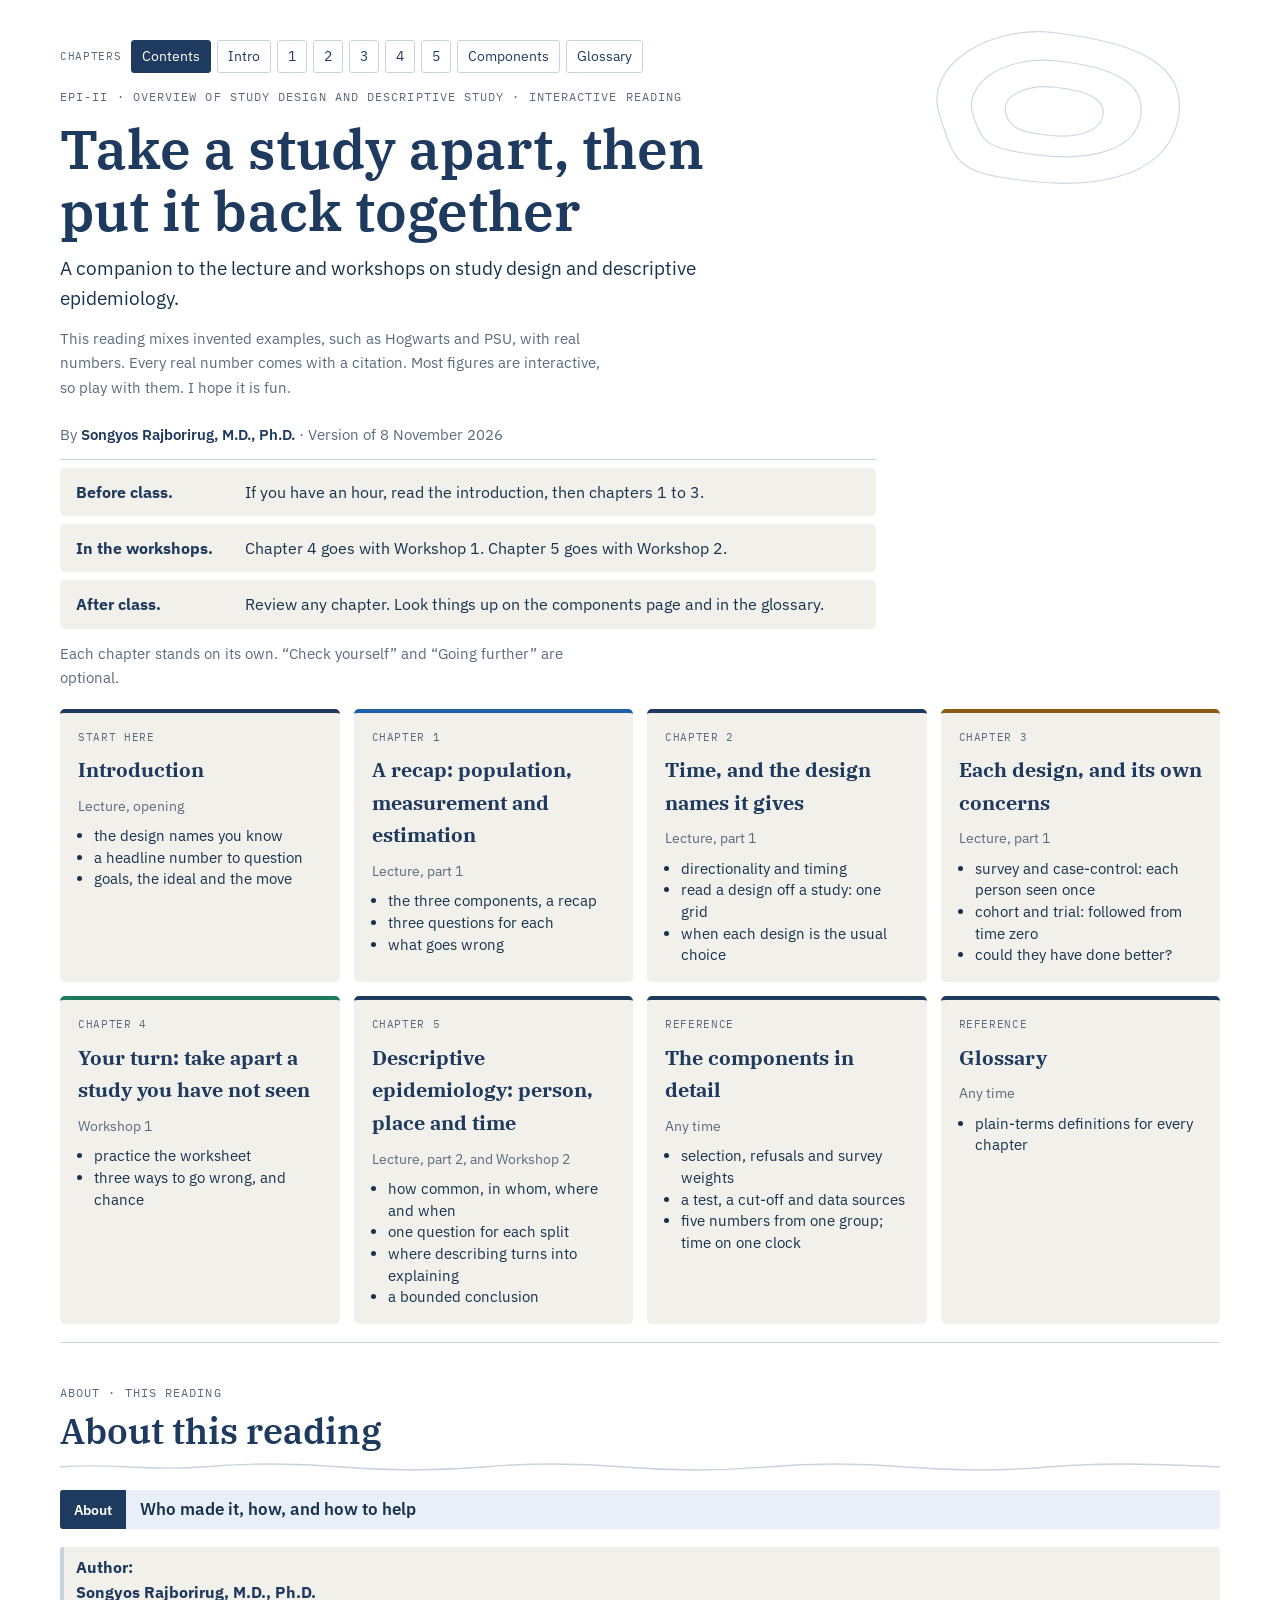
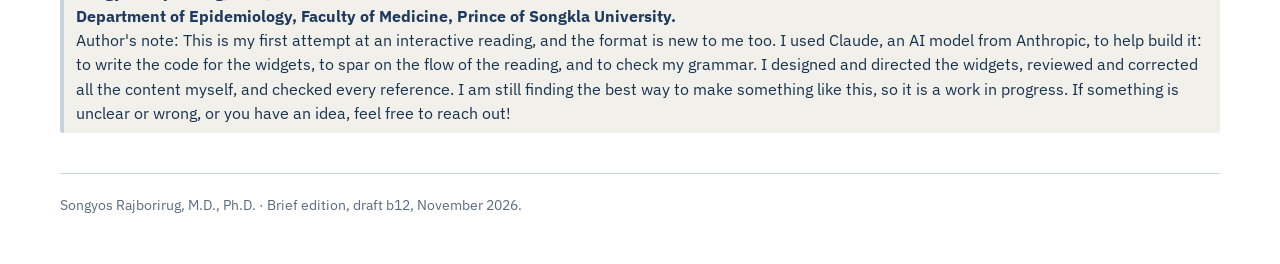
==== commit 55846d47: "Brief edition b12: American spelling; Figures 1.1 and 1.2 redrawn All pages now use American spellin" ====
--- a/index.html
+++ b/index.html
@@ -30,7 +30,7 @@
 <p class="terra-scope"><b>In the workshops.</b> Chapter 4 goes with Workshop 1. Chapter 5 goes with Workshop 2.</p>
 <p class="terra-scope"><b>After class.</b> Review any chapter. Look things up on the components page and in the glossary.</p>
 <p class="terra-scope">Each chapter stands on its own. “Check yourself” and “Going further” are optional.</p>
-<div class="chcards"><a class="chcard terra-t-anchor" href="intro.html"><span class="k">Start here</span><b>Introduction</b><span class="when">Lecture, opening</span><ul><li>the design names you know</li><li>a headline number to question</li><li>goals, the ideal and the move</li></ul></a><a class="chcard terra-t-a" href="lens.html"><span class="k">Chapter 1</span><b>A recap: population, measurement and estimation</b><span class="when">Lecture, part 1</span><ul><li>the three components, a recap</li><li>three questions for each</li><li>what goes wrong</li></ul></a><a class="chcard terra-t-anchor" href="time.html"><span class="k">Chapter 2</span><b>Time, and the design names it gives</b><span class="when">Lecture, part 1</span><ul><li>directionality and timing</li><li>read a design off a study: one grid</li><li>when each design is the usual choice</li></ul></a><a class="chcard terra-t-c" href="designs.html"><span class="k">Chapter 3</span><b>Each design, and its own concerns</b><span class="when">Lecture, part 1</span><ul><li>survey and case-control: each person seen once</li><li>cohort and trial: followed from time zero</li><li>could they have done better?</li></ul></a><a class="chcard terra-t-b" href="your-turn.html"><span class="k">Chapter 4</span><b>Your turn: take apart a study you have not seen</b><span class="when">Workshop 1</span><ul><li>practise the worksheet</li><li>three ways to go wrong, and chance</li></ul></a><a class="chcard terra-t-anchor" href="describe.html"><span class="k">Chapter 5</span><b>Descriptive epidemiology: person, place and time</b><span class="when">Lecture, part 2, and Workshop 2</span><ul><li>how common, in whom, where and when</li><li>one question for each split</li><li>where describing turns into explaining</li><li>a bounded conclusion</li></ul></a><a class="chcard terra-t-anchor" href="components.html"><span class="k">Reference</span><b>The components in detail</b><span class="when">Any time</span><ul><li>selection, refusals and survey weights</li><li>a test, a cut-off and data sources</li><li>five numbers from one group; time on one clock</li></ul></a><a class="chcard terra-t-anchor" href="glossary.html"><span class="k">Reference</span><b>Glossary</b><span class="when">Any time</span><ul><li>plain-terms definitions for every chapter</li></ul></a></div>
+<div class="chcards"><a class="chcard terra-t-anchor" href="intro.html"><span class="k">Start here</span><b>Introduction</b><span class="when">Lecture, opening</span><ul><li>the design names you know</li><li>a headline number to question</li><li>goals, the ideal and the move</li></ul></a><a class="chcard terra-t-a" href="lens.html"><span class="k">Chapter 1</span><b>A recap: population, measurement and estimation</b><span class="when">Lecture, part 1</span><ul><li>the three components, a recap</li><li>three questions for each</li><li>what goes wrong</li></ul></a><a class="chcard terra-t-anchor" href="time.html"><span class="k">Chapter 2</span><b>Time, and the design names it gives</b><span class="when">Lecture, part 1</span><ul><li>directionality and timing</li><li>read a design off a study: one grid</li><li>when each design is the usual choice</li></ul></a><a class="chcard terra-t-c" href="designs.html"><span class="k">Chapter 3</span><b>Each design, and its own concerns</b><span class="when">Lecture, part 1</span><ul><li>survey and case-control: each person seen once</li><li>cohort and trial: followed from time zero</li><li>could they have done better?</li></ul></a><a class="chcard terra-t-b" href="your-turn.html"><span class="k">Chapter 4</span><b>Your turn: take apart a study you have not seen</b><span class="when">Workshop 1</span><ul><li>practice the worksheet</li><li>three ways to go wrong, and chance</li></ul></a><a class="chcard terra-t-anchor" href="describe.html"><span class="k">Chapter 5</span><b>Descriptive epidemiology: person, place and time</b><span class="when">Lecture, part 2, and Workshop 2</span><ul><li>how common, in whom, where and when</li><li>one question for each split</li><li>where describing turns into explaining</li><li>a bounded conclusion</li></ul></a><a class="chcard terra-t-anchor" href="components.html"><span class="k">Reference</span><b>The components in detail</b><span class="when">Any time</span><ul><li>selection, refusals and survey weights</li><li>a test, a cut-off and data sources</li><li>five numbers from one group; time on one clock</li></ul></a><a class="chcard terra-t-anchor" href="glossary.html"><span class="k">Reference</span><b>Glossary</b><span class="when">Any time</span><ul><li>plain-terms definitions for every chapter</li></ul></a></div>
 
 <section class="terra-sec terra-t-anchor" id="sAbout" aria-labelledby="sAbout-t">
   <div class="terra-sec-head">
@@ -41,7 +41,7 @@
   <div class="terra-frame"><span class="terra-chip">About</span><span class="terra-frame-text">Who made it, how, and how to help</span></div>
       <p class="note-recall"><b>Author: <Br> Songyos Rajborirug, M.D., Ph.D. <br> Department of Epidemiology, Faculty of Medicine, Prince of Songkla University.</b> <br> Author's note: This is my first attempt at an interactive reading, and the format is new to me too. I used Claude, an AI model from Anthropic, to help build it: to write the code for the widgets, to spar on the flow of the reading, and to check my grammar. I designed and directed the widgets, reviewed and corrected all the content myself, and checked every reference. I am still finding the best way to make something like this, so it is a work in progress. If something is unclear or wrong, or you have an idea, feel free to reach out!</p>
 </section>
-<footer class="terra-foot">Songyos Rajborirug, M.D., Ph.D. · Brief edition, draft b11, November 2026.</footer>
+<footer class="terra-foot">Songyos Rajborirug, M.D., Ph.D. · Brief edition, draft b12, November 2026.</footer>
 </div>
 <script src="app.js"></script>
 </body>
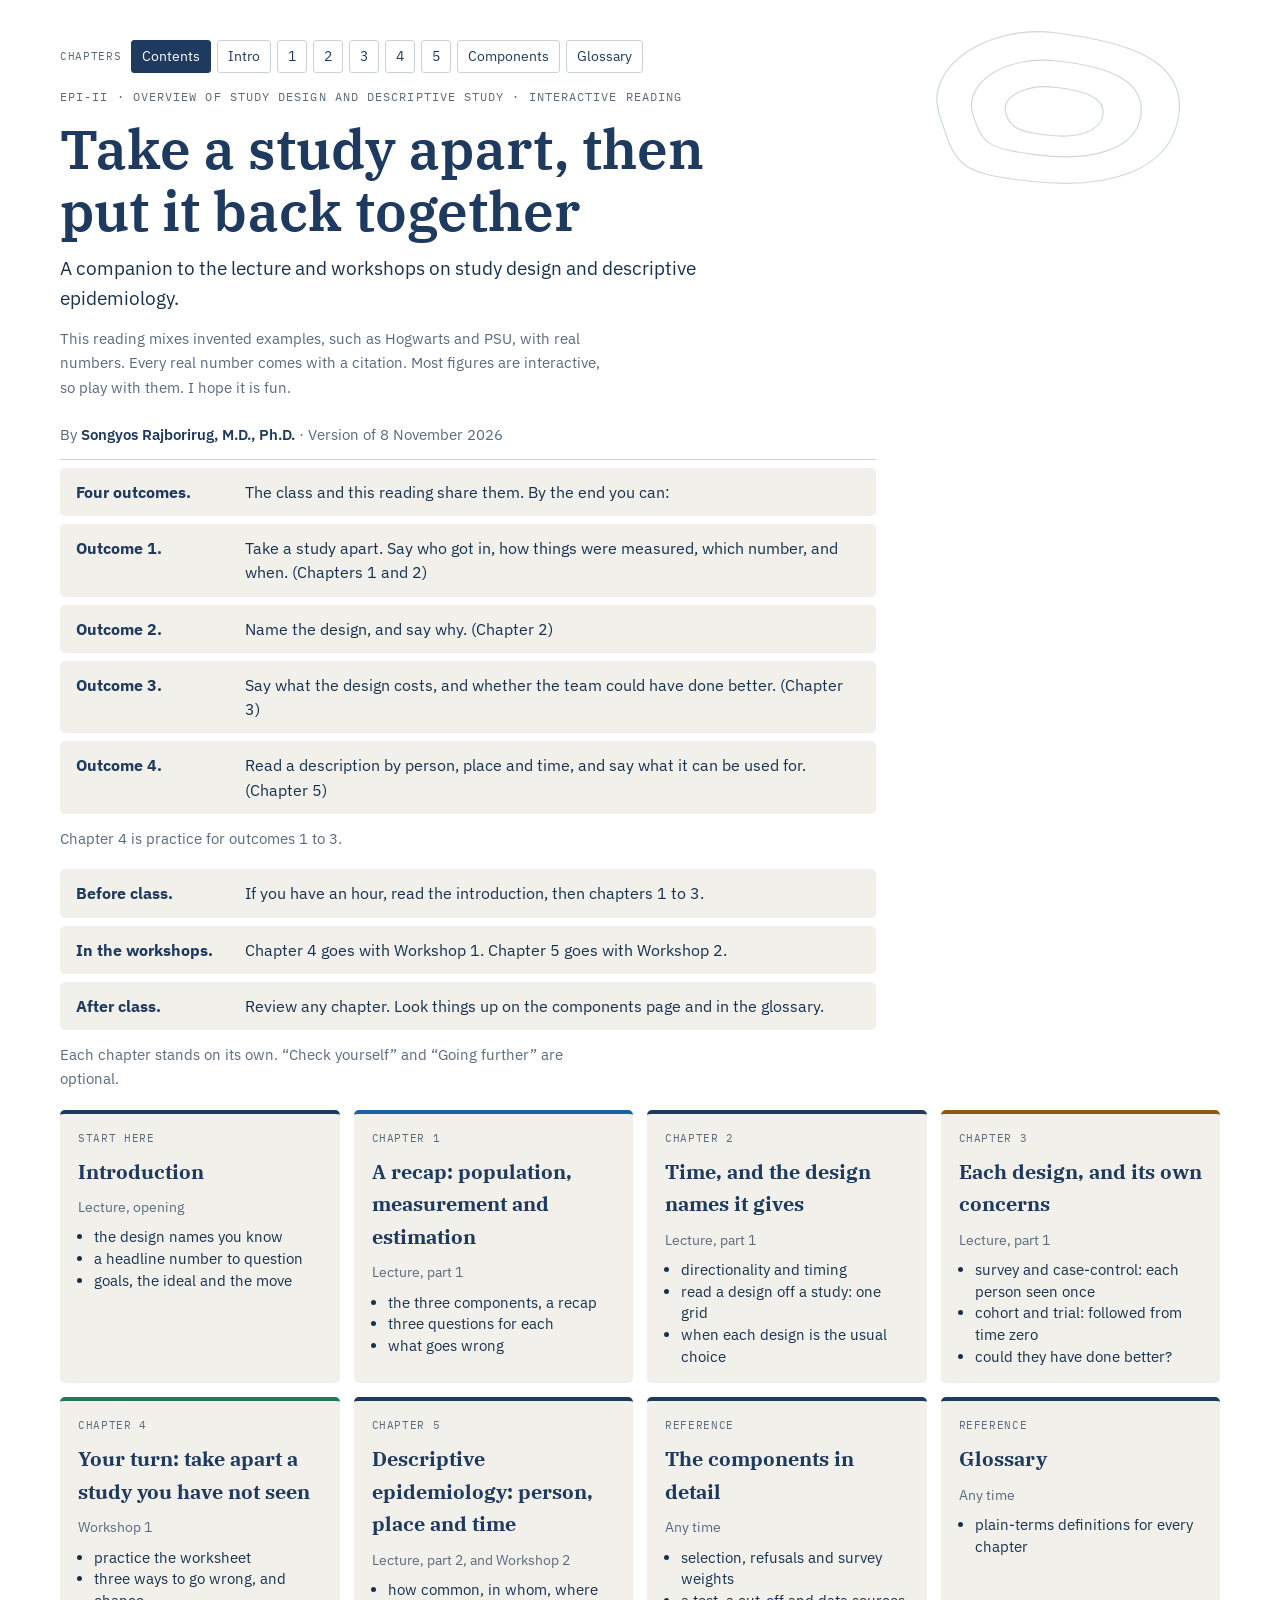
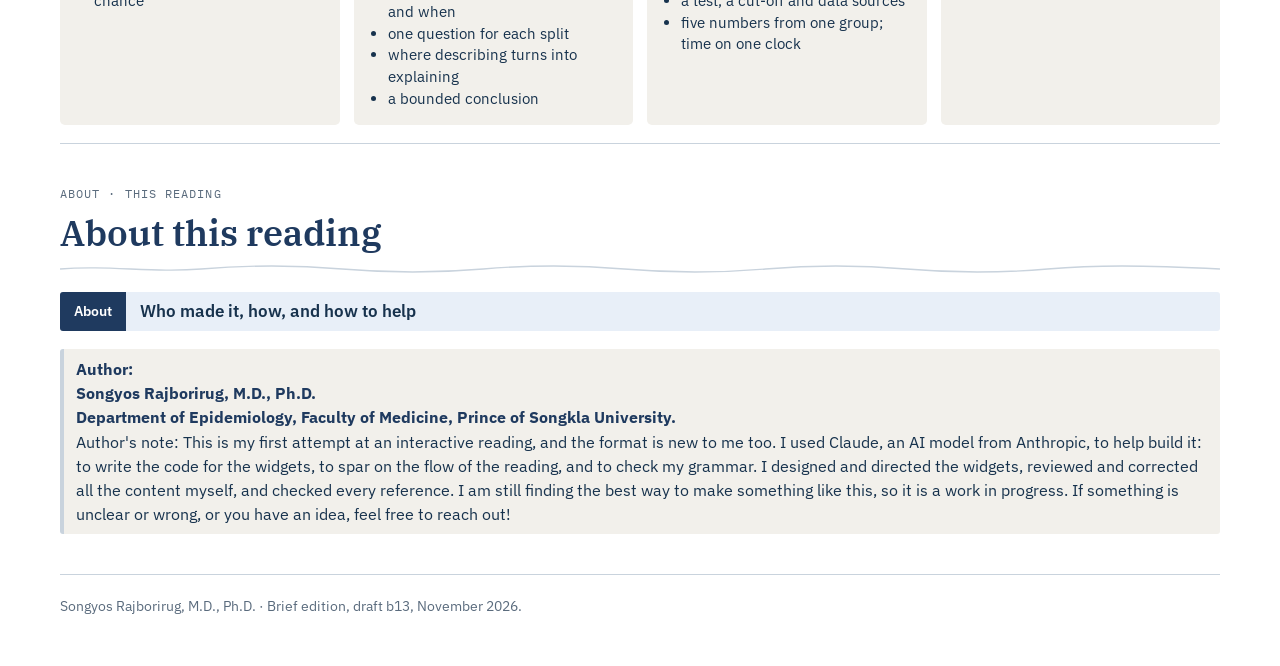
==== commit 88358d94: "Brief edition b13: four outcomes on the front page; chapter aims tied to them The front page lists t" ====
--- a/index.html
+++ b/index.html
@@ -26,6 +26,12 @@
 </header>
 
 <p class="terra-scope">By <b>Songyos Rajborirug, M.D., Ph.D.</b> · Version of 8 November 2026</p>
+<p class="terra-scope"><b>Four outcomes.</b> The class and this reading share them. By the end you can:</p>
+<p class="terra-scope"><b>Outcome 1.</b> Take a study apart. Say who got in, how things were measured, which number, and when. (Chapters 1 and 2)</p>
+<p class="terra-scope"><b>Outcome 2.</b> Name the design, and say why. (Chapter 2)</p>
+<p class="terra-scope"><b>Outcome 3.</b> Say what the design costs, and whether the team could have done better. (Chapter 3)</p>
+<p class="terra-scope"><b>Outcome 4.</b> Read a description by person, place and time, and say what it can be used for. (Chapter 5)</p>
+<p class="terra-scope">Chapter 4 is practice for outcomes 1 to 3.</p>
 <p class="terra-scope"><b>Before class.</b> If you have an hour, read the introduction, then chapters 1 to 3.</p>
 <p class="terra-scope"><b>In the workshops.</b> Chapter 4 goes with Workshop 1. Chapter 5 goes with Workshop 2.</p>
 <p class="terra-scope"><b>After class.</b> Review any chapter. Look things up on the components page and in the glossary.</p>
@@ -41,7 +47,7 @@
   <div class="terra-frame"><span class="terra-chip">About</span><span class="terra-frame-text">Who made it, how, and how to help</span></div>
       <p class="note-recall"><b>Author: <Br> Songyos Rajborirug, M.D., Ph.D. <br> Department of Epidemiology, Faculty of Medicine, Prince of Songkla University.</b> <br> Author's note: This is my first attempt at an interactive reading, and the format is new to me too. I used Claude, an AI model from Anthropic, to help build it: to write the code for the widgets, to spar on the flow of the reading, and to check my grammar. I designed and directed the widgets, reviewed and corrected all the content myself, and checked every reference. I am still finding the best way to make something like this, so it is a work in progress. If something is unclear or wrong, or you have an idea, feel free to reach out!</p>
 </section>
-<footer class="terra-foot">Songyos Rajborirug, M.D., Ph.D. · Brief edition, draft b12, November 2026.</footer>
+<footer class="terra-foot">Songyos Rajborirug, M.D., Ph.D. · Brief edition, draft b13, November 2026.</footer>
 </div>
 <script src="app.js"></script>
 </body>
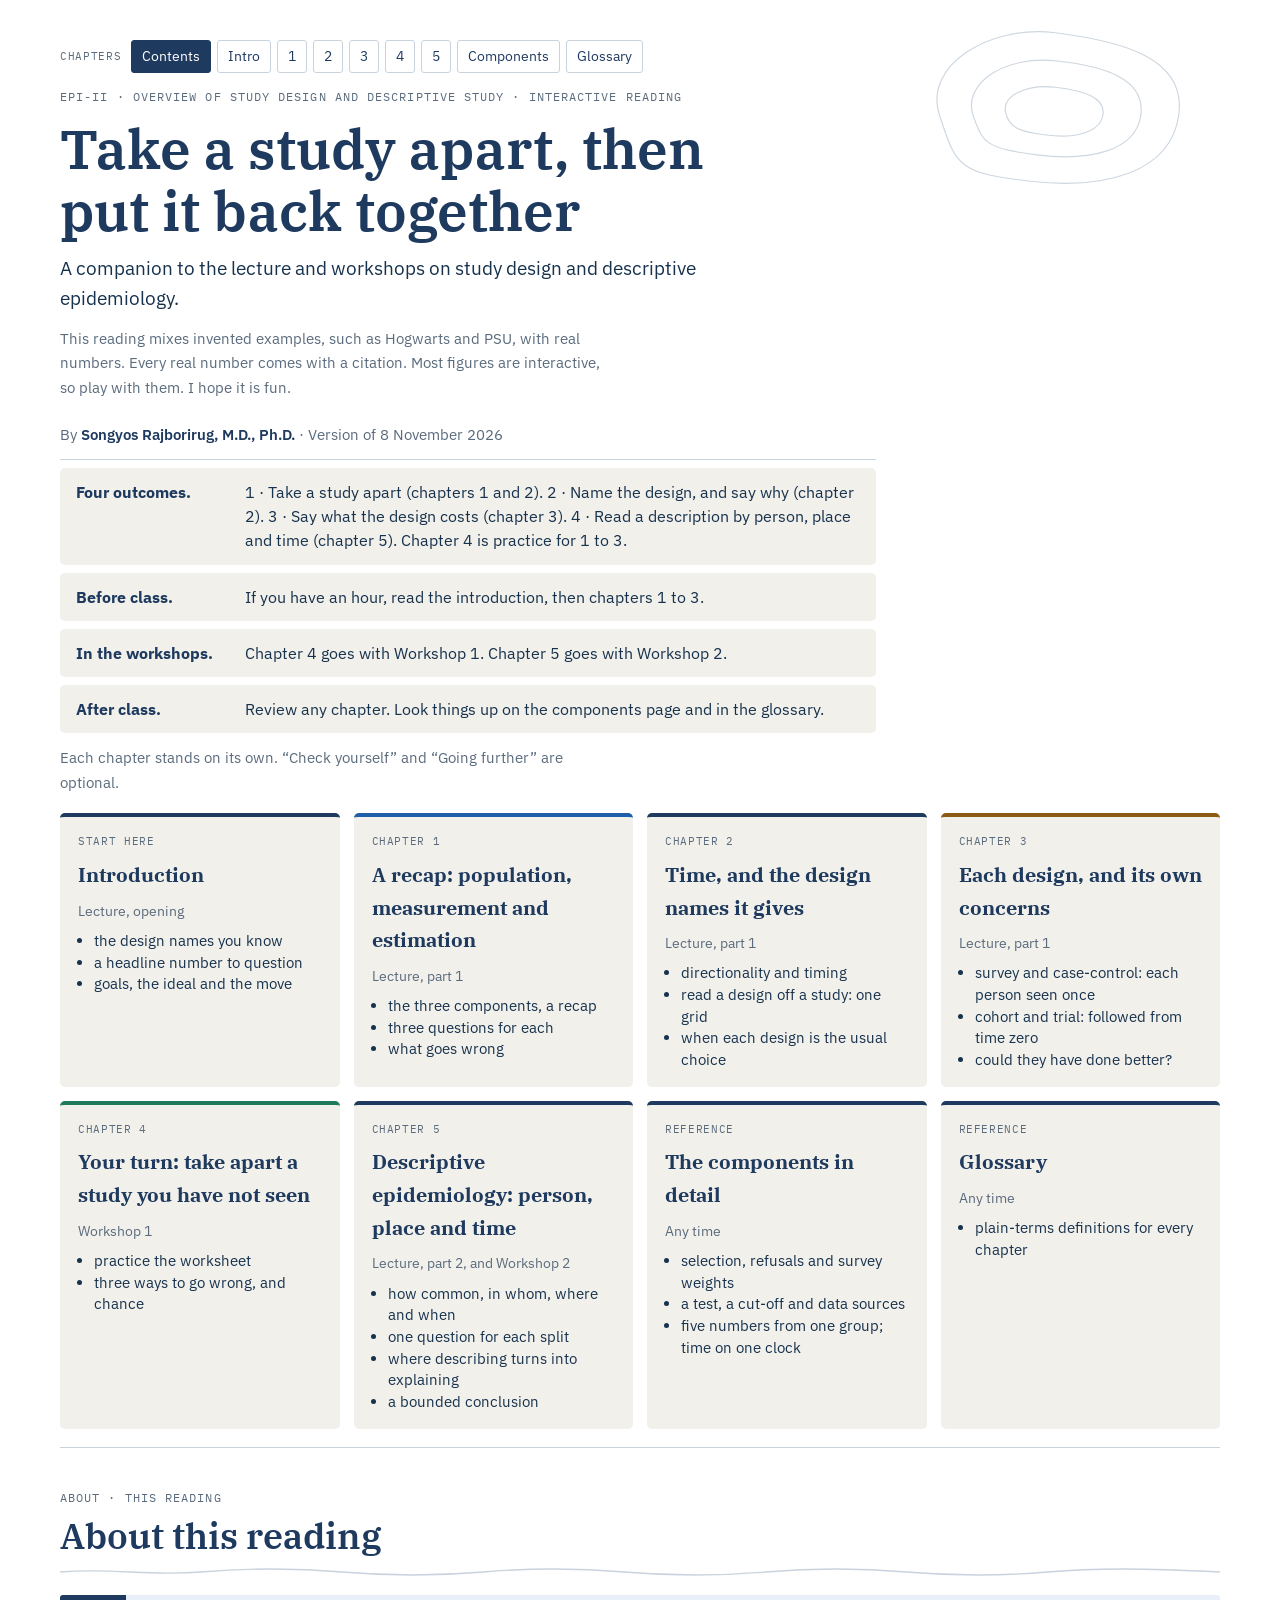
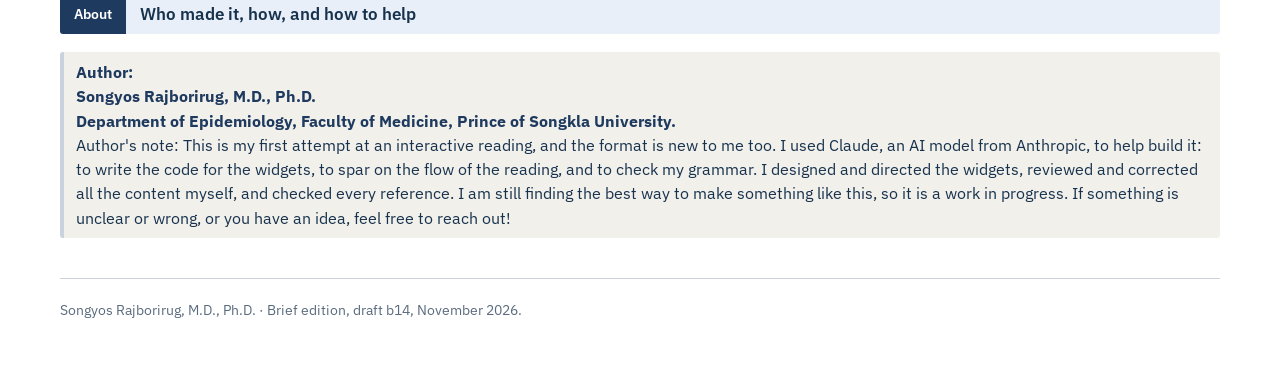
==== commit e60c1f8f: "Brief edition b14: the four outcomes as one row on the front page Co-Authored-By: Claude Opus 5.5 <n" ====
--- a/index.html
+++ b/index.html
@@ -26,12 +26,7 @@
 </header>
 
 <p class="terra-scope">By <b>Songyos Rajborirug, M.D., Ph.D.</b> · Version of 8 November 2026</p>
-<p class="terra-scope"><b>Four outcomes.</b> The class and this reading share them. By the end you can:</p>
-<p class="terra-scope"><b>Outcome 1.</b> Take a study apart. Say who got in, how things were measured, which number, and when. (Chapters 1 and 2)</p>
-<p class="terra-scope"><b>Outcome 2.</b> Name the design, and say why. (Chapter 2)</p>
-<p class="terra-scope"><b>Outcome 3.</b> Say what the design costs, and whether the team could have done better. (Chapter 3)</p>
-<p class="terra-scope"><b>Outcome 4.</b> Read a description by person, place and time, and say what it can be used for. (Chapter 5)</p>
-<p class="terra-scope">Chapter 4 is practice for outcomes 1 to 3.</p>
+<p class="terra-scope"><b>Four outcomes.</b> 1 · Take a study apart (chapters 1 and 2). 2 · Name the design, and say why (chapter 2). 3 · Say what the design costs (chapter 3). 4 · Read a description by person, place and time (chapter 5). Chapter 4 is practice for 1 to 3.</p>
 <p class="terra-scope"><b>Before class.</b> If you have an hour, read the introduction, then chapters 1 to 3.</p>
 <p class="terra-scope"><b>In the workshops.</b> Chapter 4 goes with Workshop 1. Chapter 5 goes with Workshop 2.</p>
 <p class="terra-scope"><b>After class.</b> Review any chapter. Look things up on the components page and in the glossary.</p>
@@ -47,7 +42,7 @@
   <div class="terra-frame"><span class="terra-chip">About</span><span class="terra-frame-text">Who made it, how, and how to help</span></div>
       <p class="note-recall"><b>Author: <Br> Songyos Rajborirug, M.D., Ph.D. <br> Department of Epidemiology, Faculty of Medicine, Prince of Songkla University.</b> <br> Author's note: This is my first attempt at an interactive reading, and the format is new to me too. I used Claude, an AI model from Anthropic, to help build it: to write the code for the widgets, to spar on the flow of the reading, and to check my grammar. I designed and directed the widgets, reviewed and corrected all the content myself, and checked every reference. I am still finding the best way to make something like this, so it is a work in progress. If something is unclear or wrong, or you have an idea, feel free to reach out!</p>
 </section>
-<footer class="terra-foot">Songyos Rajborirug, M.D., Ph.D. · Brief edition, draft b13, November 2026.</footer>
+<footer class="terra-foot">Songyos Rajborirug, M.D., Ph.D. · Brief edition, draft b14, November 2026.</footer>
 </div>
 <script src="app.js"></script>
 </body>
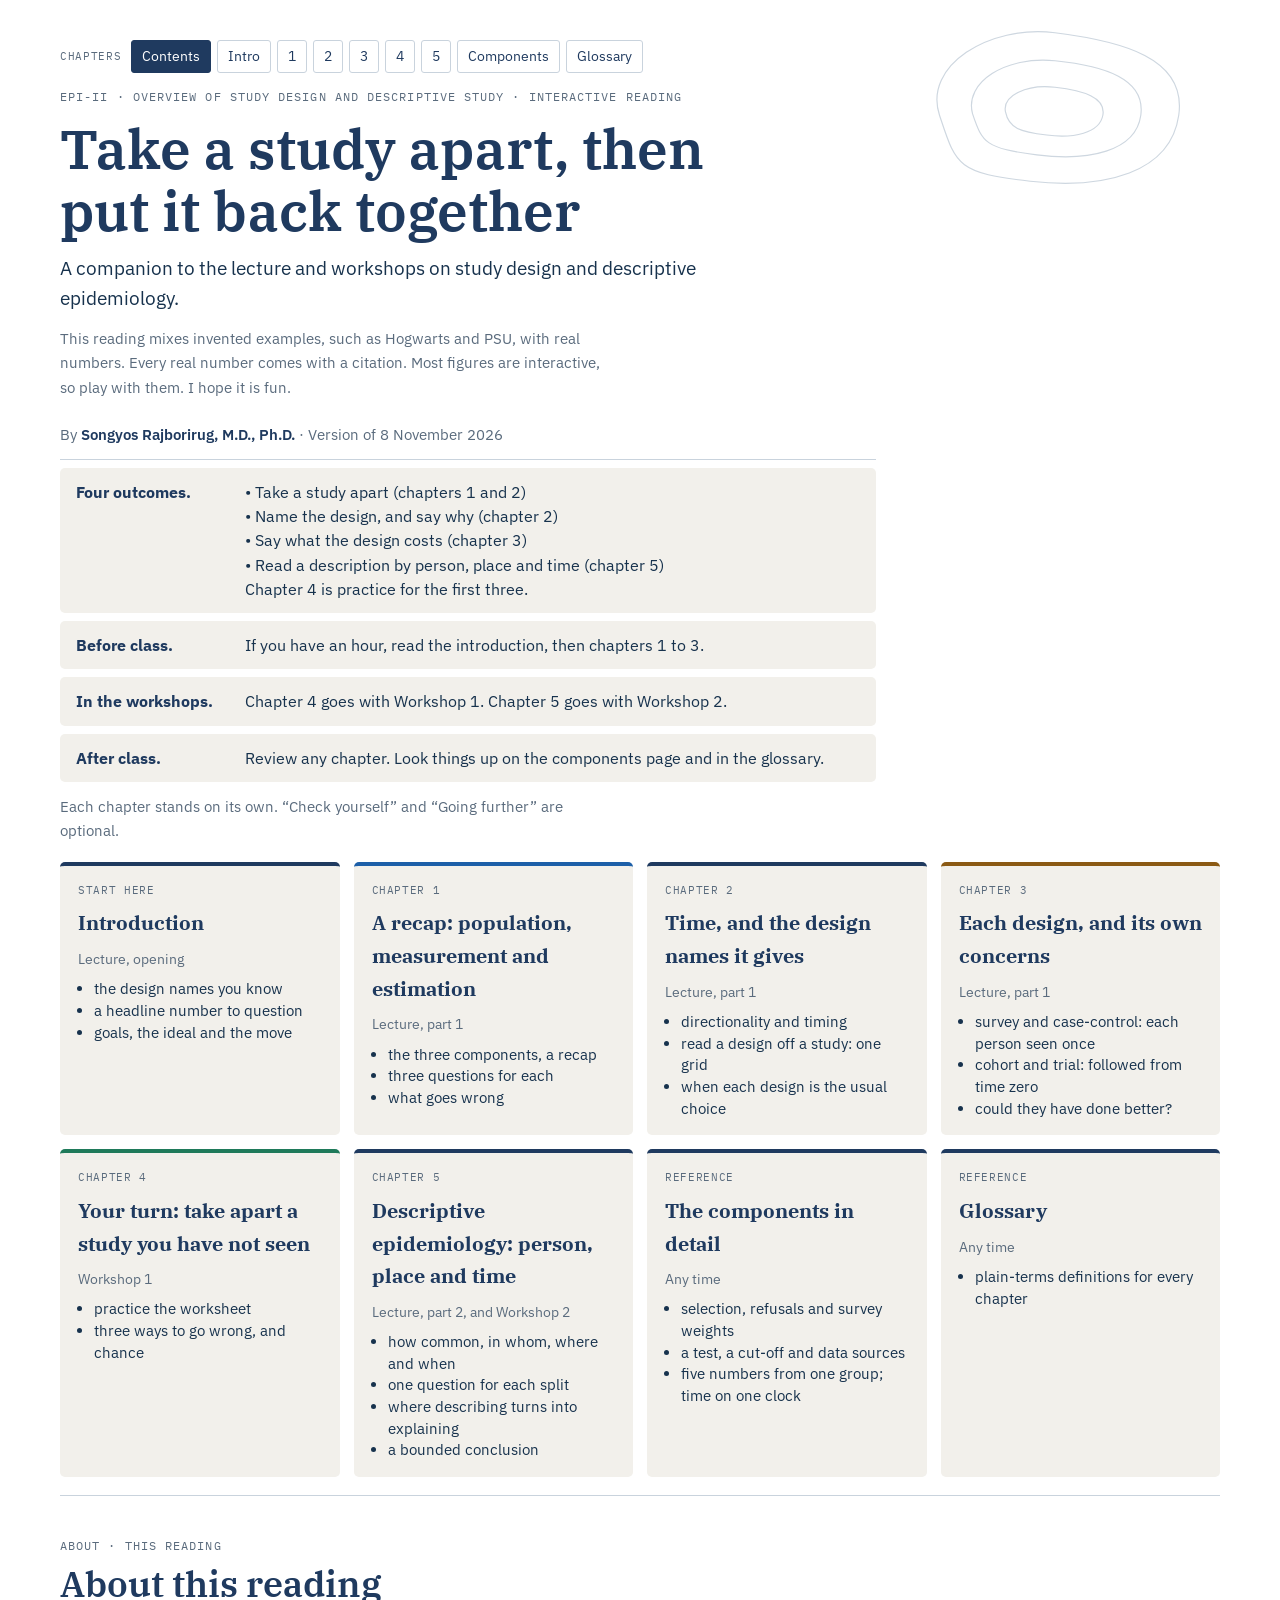
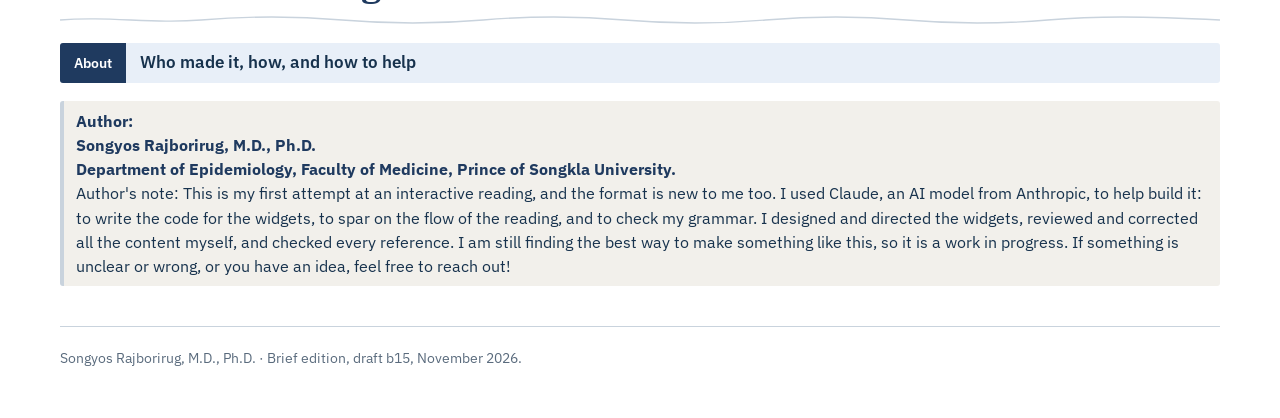
==== commit fa123788: "Brief edition b15: the four outcomes as bullet lines in one row Co-Authored-By: Claude Opus 5.5 <nor" ====
--- a/index.html
+++ b/index.html
@@ -26,7 +26,7 @@
 </header>
 
 <p class="terra-scope">By <b>Songyos Rajborirug, M.D., Ph.D.</b> · Version of 8 November 2026</p>
-<p class="terra-scope"><b>Four outcomes.</b> 1 · Take a study apart (chapters 1 and 2). 2 · Name the design, and say why (chapter 2). 3 · Say what the design costs (chapter 3). 4 · Read a description by person, place and time (chapter 5). Chapter 4 is practice for 1 to 3.</p>
+<p class="terra-scope"><b>Four outcomes.</b> • Take a study apart (chapters 1 and 2)<br>• Name the design, and say why (chapter 2)<br>• Say what the design costs (chapter 3)<br>• Read a description by person, place and time (chapter 5)<br>Chapter 4 is practice for the first three.</p>
 <p class="terra-scope"><b>Before class.</b> If you have an hour, read the introduction, then chapters 1 to 3.</p>
 <p class="terra-scope"><b>In the workshops.</b> Chapter 4 goes with Workshop 1. Chapter 5 goes with Workshop 2.</p>
 <p class="terra-scope"><b>After class.</b> Review any chapter. Look things up on the components page and in the glossary.</p>
@@ -42,7 +42,7 @@
   <div class="terra-frame"><span class="terra-chip">About</span><span class="terra-frame-text">Who made it, how, and how to help</span></div>
       <p class="note-recall"><b>Author: <Br> Songyos Rajborirug, M.D., Ph.D. <br> Department of Epidemiology, Faculty of Medicine, Prince of Songkla University.</b> <br> Author's note: This is my first attempt at an interactive reading, and the format is new to me too. I used Claude, an AI model from Anthropic, to help build it: to write the code for the widgets, to spar on the flow of the reading, and to check my grammar. I designed and directed the widgets, reviewed and corrected all the content myself, and checked every reference. I am still finding the best way to make something like this, so it is a work in progress. If something is unclear or wrong, or you have an idea, feel free to reach out!</p>
 </section>
-<footer class="terra-foot">Songyos Rajborirug, M.D., Ph.D. · Brief edition, draft b14, November 2026.</footer>
+<footer class="terra-foot">Songyos Rajborirug, M.D., Ph.D. · Brief edition, draft b15, November 2026.</footer>
 </div>
 <script src="app.js"></script>
 </body>
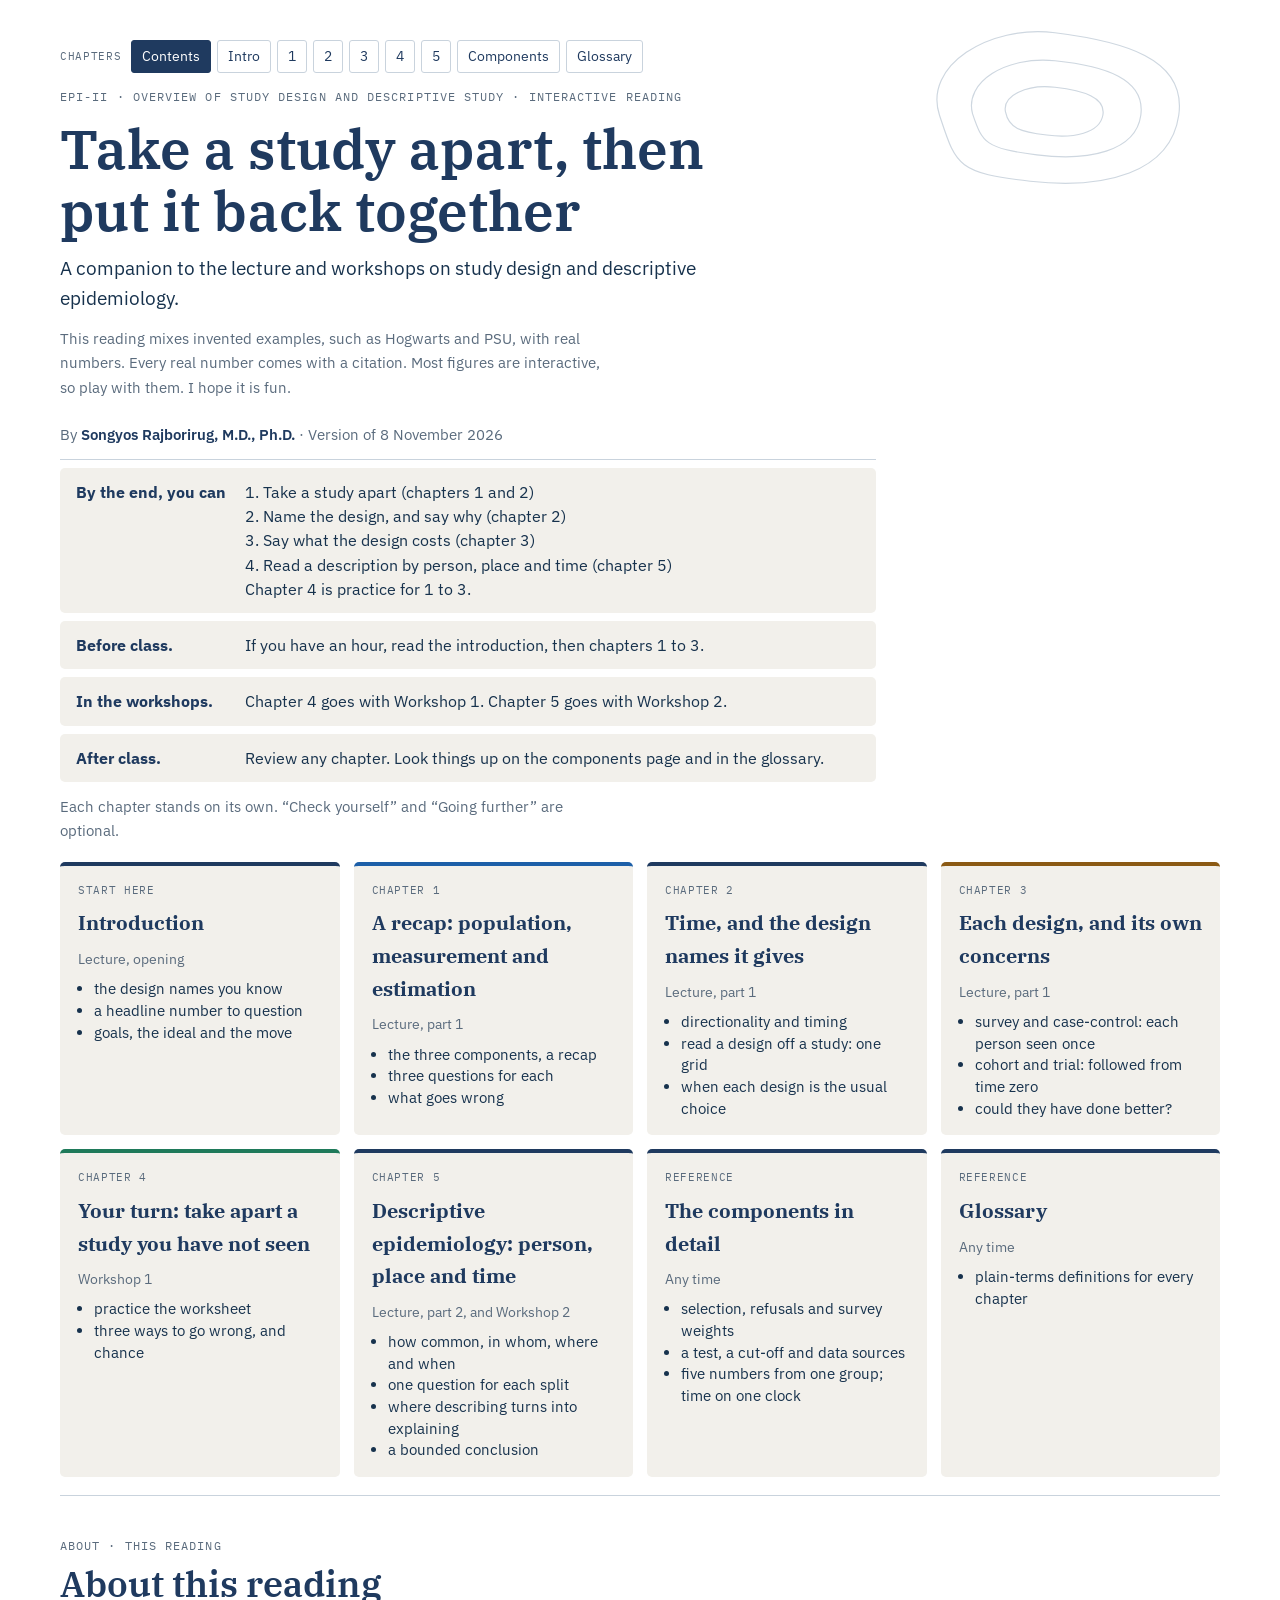
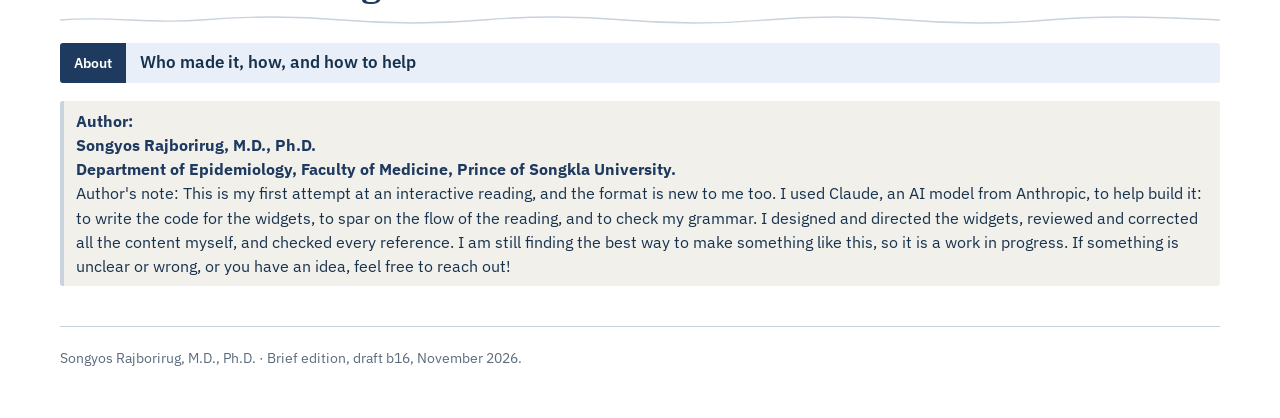
==== commit 8e57d605: "Brief edition b16: "By the end, you can" with the outcomes numbered Co-Authored-By: Claude Opus 5.5 " ====
--- a/index.html
+++ b/index.html
@@ -26,7 +26,7 @@
 </header>
 
 <p class="terra-scope">By <b>Songyos Rajborirug, M.D., Ph.D.</b> · Version of 8 November 2026</p>
-<p class="terra-scope"><b>Four outcomes.</b> • Take a study apart (chapters 1 and 2)<br>• Name the design, and say why (chapter 2)<br>• Say what the design costs (chapter 3)<br>• Read a description by person, place and time (chapter 5)<br>Chapter 4 is practice for the first three.</p>
+<p class="terra-scope"><b>By the end, you can</b> 1. Take a study apart (chapters 1 and 2)<br>2. Name the design, and say why (chapter 2)<br>3. Say what the design costs (chapter 3)<br>4. Read a description by person, place and time (chapter 5)<br>Chapter 4 is practice for 1 to 3.</p>
 <p class="terra-scope"><b>Before class.</b> If you have an hour, read the introduction, then chapters 1 to 3.</p>
 <p class="terra-scope"><b>In the workshops.</b> Chapter 4 goes with Workshop 1. Chapter 5 goes with Workshop 2.</p>
 <p class="terra-scope"><b>After class.</b> Review any chapter. Look things up on the components page and in the glossary.</p>
@@ -42,7 +42,7 @@
   <div class="terra-frame"><span class="terra-chip">About</span><span class="terra-frame-text">Who made it, how, and how to help</span></div>
       <p class="note-recall"><b>Author: <Br> Songyos Rajborirug, M.D., Ph.D. <br> Department of Epidemiology, Faculty of Medicine, Prince of Songkla University.</b> <br> Author's note: This is my first attempt at an interactive reading, and the format is new to me too. I used Claude, an AI model from Anthropic, to help build it: to write the code for the widgets, to spar on the flow of the reading, and to check my grammar. I designed and directed the widgets, reviewed and corrected all the content myself, and checked every reference. I am still finding the best way to make something like this, so it is a work in progress. If something is unclear or wrong, or you have an idea, feel free to reach out!</p>
 </section>
-<footer class="terra-foot">Songyos Rajborirug, M.D., Ph.D. · Brief edition, draft b15, November 2026.</footer>
+<footer class="terra-foot">Songyos Rajborirug, M.D., Ph.D. · Brief edition, draft b16, November 2026.</footer>
 </div>
 <script src="app.js"></script>
 </body>
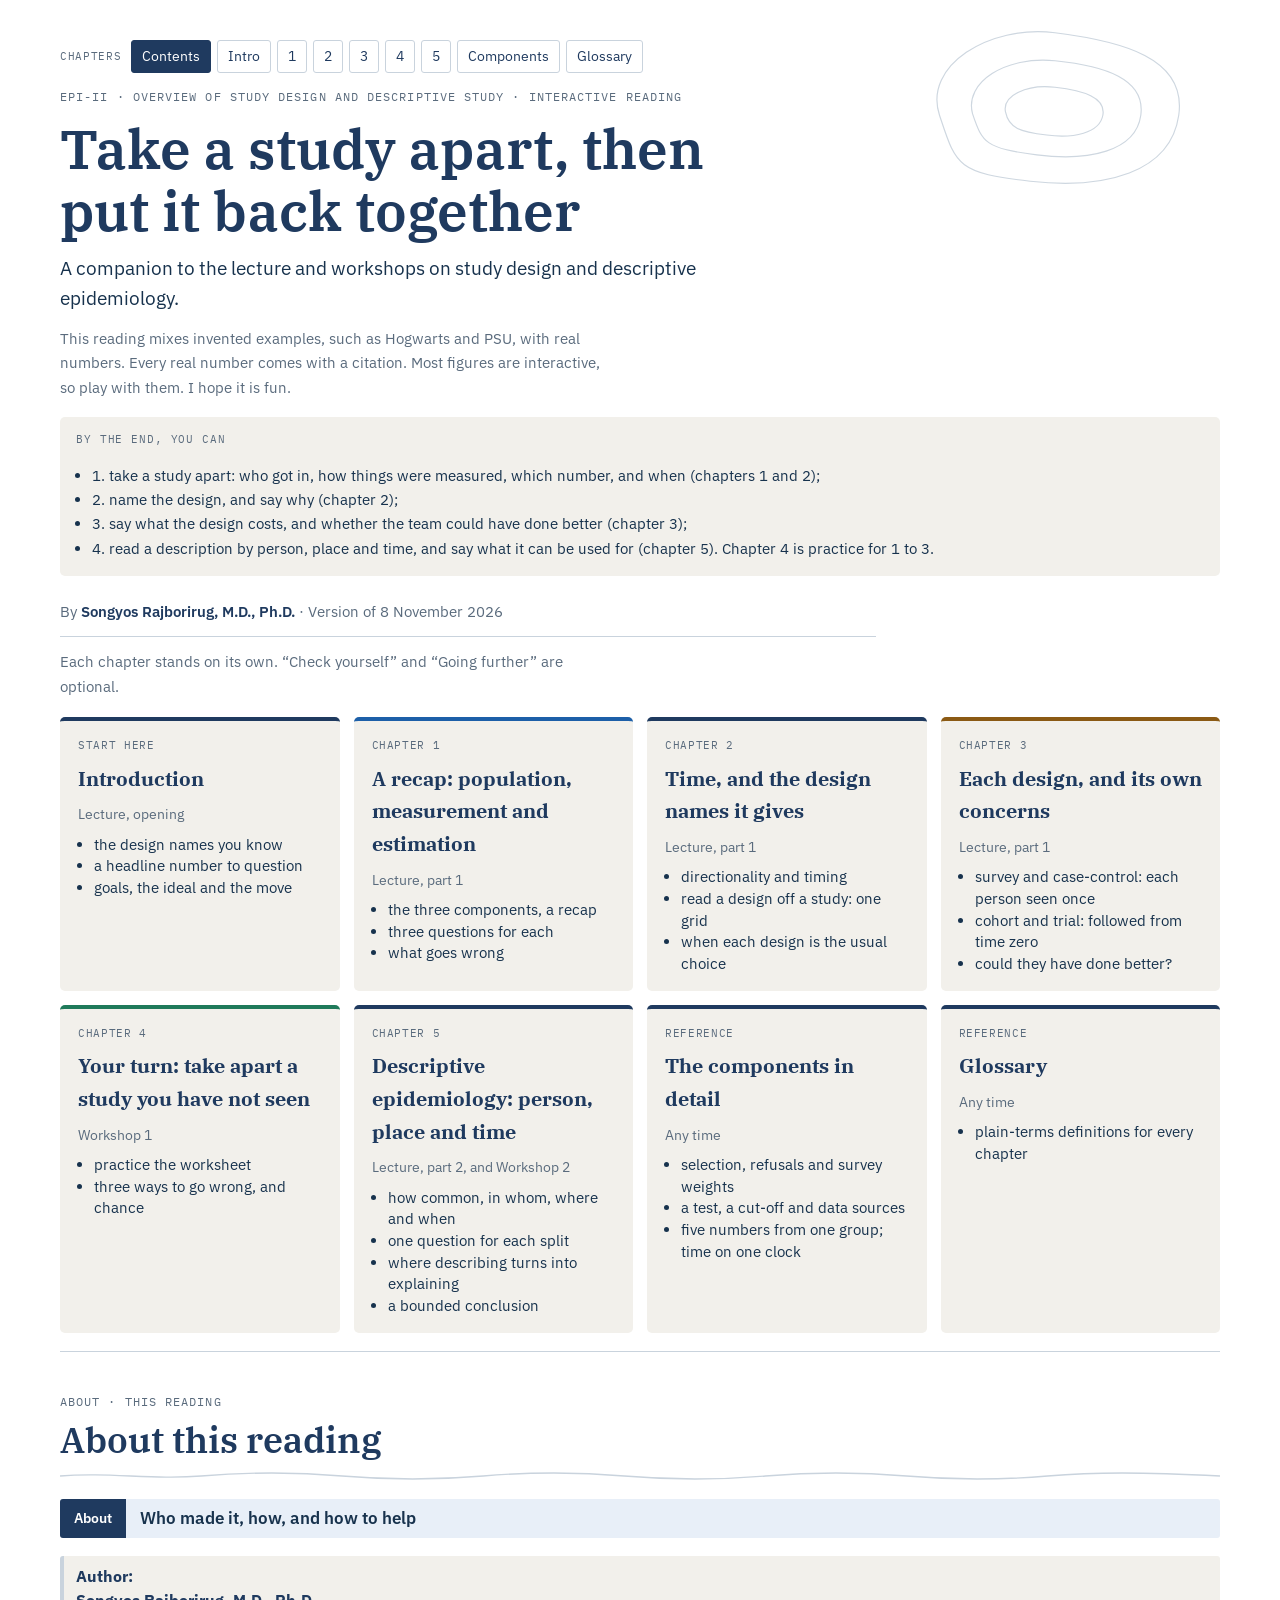
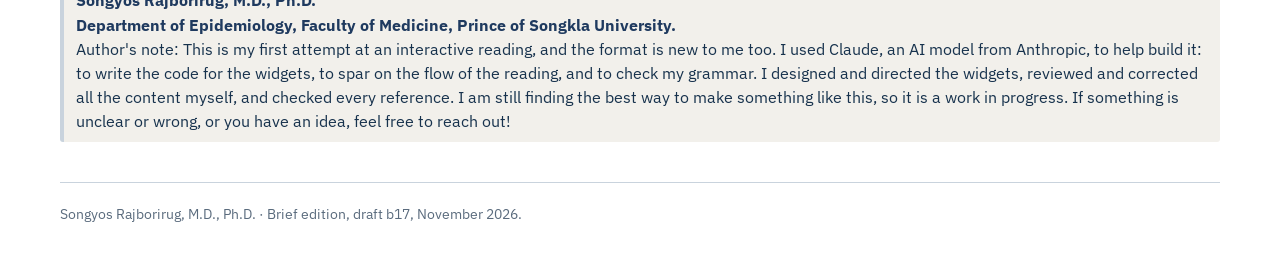
==== commit 3063f5cb: "Brief edition b17: outcomes in the front page's aims box; reading paths removed Co-Authored-By: Clau" ====
--- a/index.html
+++ b/index.html
@@ -23,13 +23,10 @@
   <h1 class="terra-page-title">Take a study apart, then put it back together</h1>
   <p class="terra-lede">A companion to the lecture and workshops on study design and descriptive epidemiology.</p>
   <p class="terra-scope">This reading mixes invented examples, such as Hogwarts and PSU, with real numbers. Every real number comes with a citation. Most figures are interactive, so play with them. I hope it is fun.</p>
+  <div class="recall hdr-aims"><span class="recall-k">By the end, you can</span><ul class="chk-list"><li>1. take a study apart: who got in, how things were measured, which number, and when (chapters 1 and 2);</li><li>2. name the design, and say why (chapter 2);</li><li>3. say what the design costs, and whether the team could have done better (chapter 3);</li><li>4. read a description by person, place and time, and say what it can be used for (chapter 5). Chapter 4 is practice for 1 to 3.</li></ul></div>
 </header>
 
 <p class="terra-scope">By <b>Songyos Rajborirug, M.D., Ph.D.</b> · Version of 8 November 2026</p>
-<p class="terra-scope"><b>By the end, you can</b> 1. Take a study apart (chapters 1 and 2)<br>2. Name the design, and say why (chapter 2)<br>3. Say what the design costs (chapter 3)<br>4. Read a description by person, place and time (chapter 5)<br>Chapter 4 is practice for 1 to 3.</p>
-<p class="terra-scope"><b>Before class.</b> If you have an hour, read the introduction, then chapters 1 to 3.</p>
-<p class="terra-scope"><b>In the workshops.</b> Chapter 4 goes with Workshop 1. Chapter 5 goes with Workshop 2.</p>
-<p class="terra-scope"><b>After class.</b> Review any chapter. Look things up on the components page and in the glossary.</p>
 <p class="terra-scope">Each chapter stands on its own. “Check yourself” and “Going further” are optional.</p>
 <div class="chcards"><a class="chcard terra-t-anchor" href="intro.html"><span class="k">Start here</span><b>Introduction</b><span class="when">Lecture, opening</span><ul><li>the design names you know</li><li>a headline number to question</li><li>goals, the ideal and the move</li></ul></a><a class="chcard terra-t-a" href="lens.html"><span class="k">Chapter 1</span><b>A recap: population, measurement and estimation</b><span class="when">Lecture, part 1</span><ul><li>the three components, a recap</li><li>three questions for each</li><li>what goes wrong</li></ul></a><a class="chcard terra-t-anchor" href="time.html"><span class="k">Chapter 2</span><b>Time, and the design names it gives</b><span class="when">Lecture, part 1</span><ul><li>directionality and timing</li><li>read a design off a study: one grid</li><li>when each design is the usual choice</li></ul></a><a class="chcard terra-t-c" href="designs.html"><span class="k">Chapter 3</span><b>Each design, and its own concerns</b><span class="when">Lecture, part 1</span><ul><li>survey and case-control: each person seen once</li><li>cohort and trial: followed from time zero</li><li>could they have done better?</li></ul></a><a class="chcard terra-t-b" href="your-turn.html"><span class="k">Chapter 4</span><b>Your turn: take apart a study you have not seen</b><span class="when">Workshop 1</span><ul><li>practice the worksheet</li><li>three ways to go wrong, and chance</li></ul></a><a class="chcard terra-t-anchor" href="describe.html"><span class="k">Chapter 5</span><b>Descriptive epidemiology: person, place and time</b><span class="when">Lecture, part 2, and Workshop 2</span><ul><li>how common, in whom, where and when</li><li>one question for each split</li><li>where describing turns into explaining</li><li>a bounded conclusion</li></ul></a><a class="chcard terra-t-anchor" href="components.html"><span class="k">Reference</span><b>The components in detail</b><span class="when">Any time</span><ul><li>selection, refusals and survey weights</li><li>a test, a cut-off and data sources</li><li>five numbers from one group; time on one clock</li></ul></a><a class="chcard terra-t-anchor" href="glossary.html"><span class="k">Reference</span><b>Glossary</b><span class="when">Any time</span><ul><li>plain-terms definitions for every chapter</li></ul></a></div>
 
@@ -42,7 +39,7 @@
   <div class="terra-frame"><span class="terra-chip">About</span><span class="terra-frame-text">Who made it, how, and how to help</span></div>
       <p class="note-recall"><b>Author: <Br> Songyos Rajborirug, M.D., Ph.D. <br> Department of Epidemiology, Faculty of Medicine, Prince of Songkla University.</b> <br> Author's note: This is my first attempt at an interactive reading, and the format is new to me too. I used Claude, an AI model from Anthropic, to help build it: to write the code for the widgets, to spar on the flow of the reading, and to check my grammar. I designed and directed the widgets, reviewed and corrected all the content myself, and checked every reference. I am still finding the best way to make something like this, so it is a work in progress. If something is unclear or wrong, or you have an idea, feel free to reach out!</p>
 </section>
-<footer class="terra-foot">Songyos Rajborirug, M.D., Ph.D. · Brief edition, draft b16, November 2026.</footer>
+<footer class="terra-foot">Songyos Rajborirug, M.D., Ph.D. · Brief edition, draft b17, November 2026.</footer>
 </div>
 <script src="app.js"></script>
 </body>
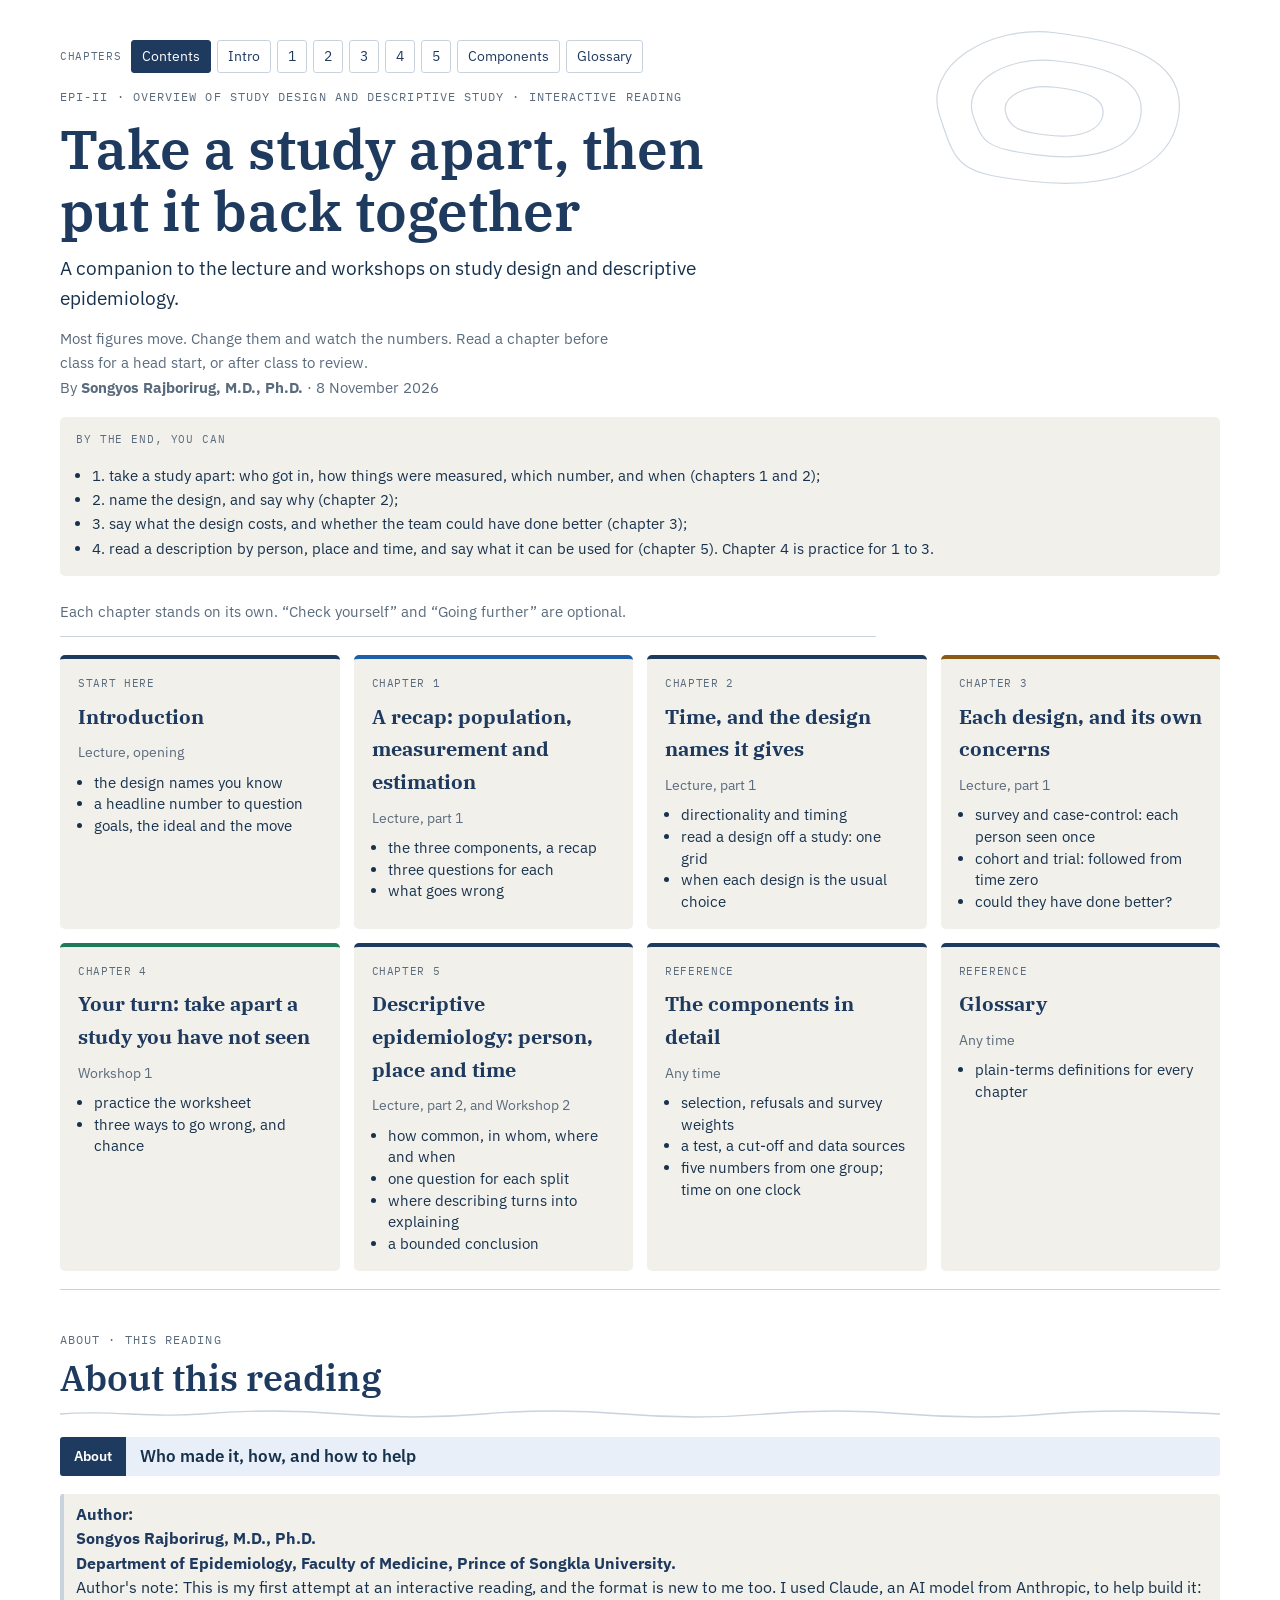
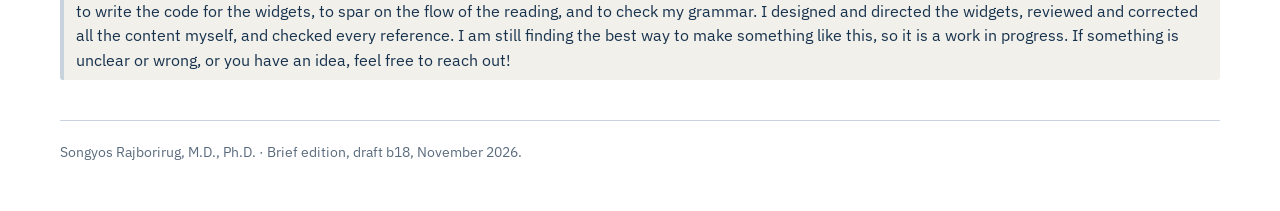
==== commit e9b70494: "Brief edition b18: a plainer front-page line, and the byline above the outcomes Co-Authored-By: Clau" ====
--- a/index.html
+++ b/index.html
@@ -22,11 +22,10 @@
   <p class="terra-kicker">EPI-II · Overview of study design and descriptive study · Interactive reading</p>
   <h1 class="terra-page-title">Take a study apart, then put it back together</h1>
   <p class="terra-lede">A companion to the lecture and workshops on study design and descriptive epidemiology.</p>
-  <p class="terra-scope">This reading mixes invented examples, such as Hogwarts and PSU, with real numbers. Every real number comes with a citation. Most figures are interactive, so play with them. I hope it is fun.</p>
+  <p class="terra-scope">Most figures move. Change them and watch the numbers. Read a chapter before class for a head start, or after class to review.<br>By <b>Songyos Rajborirug, M.D., Ph.D.</b> · 8 November 2026</p>
   <div class="recall hdr-aims"><span class="recall-k">By the end, you can</span><ul class="chk-list"><li>1. take a study apart: who got in, how things were measured, which number, and when (chapters 1 and 2);</li><li>2. name the design, and say why (chapter 2);</li><li>3. say what the design costs, and whether the team could have done better (chapter 3);</li><li>4. read a description by person, place and time, and say what it can be used for (chapter 5). Chapter 4 is practice for 1 to 3.</li></ul></div>
 </header>
 
-<p class="terra-scope">By <b>Songyos Rajborirug, M.D., Ph.D.</b> · Version of 8 November 2026</p>
 <p class="terra-scope">Each chapter stands on its own. “Check yourself” and “Going further” are optional.</p>
 <div class="chcards"><a class="chcard terra-t-anchor" href="intro.html"><span class="k">Start here</span><b>Introduction</b><span class="when">Lecture, opening</span><ul><li>the design names you know</li><li>a headline number to question</li><li>goals, the ideal and the move</li></ul></a><a class="chcard terra-t-a" href="lens.html"><span class="k">Chapter 1</span><b>A recap: population, measurement and estimation</b><span class="when">Lecture, part 1</span><ul><li>the three components, a recap</li><li>three questions for each</li><li>what goes wrong</li></ul></a><a class="chcard terra-t-anchor" href="time.html"><span class="k">Chapter 2</span><b>Time, and the design names it gives</b><span class="when">Lecture, part 1</span><ul><li>directionality and timing</li><li>read a design off a study: one grid</li><li>when each design is the usual choice</li></ul></a><a class="chcard terra-t-c" href="designs.html"><span class="k">Chapter 3</span><b>Each design, and its own concerns</b><span class="when">Lecture, part 1</span><ul><li>survey and case-control: each person seen once</li><li>cohort and trial: followed from time zero</li><li>could they have done better?</li></ul></a><a class="chcard terra-t-b" href="your-turn.html"><span class="k">Chapter 4</span><b>Your turn: take apart a study you have not seen</b><span class="when">Workshop 1</span><ul><li>practice the worksheet</li><li>three ways to go wrong, and chance</li></ul></a><a class="chcard terra-t-anchor" href="describe.html"><span class="k">Chapter 5</span><b>Descriptive epidemiology: person, place and time</b><span class="when">Lecture, part 2, and Workshop 2</span><ul><li>how common, in whom, where and when</li><li>one question for each split</li><li>where describing turns into explaining</li><li>a bounded conclusion</li></ul></a><a class="chcard terra-t-anchor" href="components.html"><span class="k">Reference</span><b>The components in detail</b><span class="when">Any time</span><ul><li>selection, refusals and survey weights</li><li>a test, a cut-off and data sources</li><li>five numbers from one group; time on one clock</li></ul></a><a class="chcard terra-t-anchor" href="glossary.html"><span class="k">Reference</span><b>Glossary</b><span class="when">Any time</span><ul><li>plain-terms definitions for every chapter</li></ul></a></div>
 
@@ -39,7 +38,7 @@
   <div class="terra-frame"><span class="terra-chip">About</span><span class="terra-frame-text">Who made it, how, and how to help</span></div>
       <p class="note-recall"><b>Author: <Br> Songyos Rajborirug, M.D., Ph.D. <br> Department of Epidemiology, Faculty of Medicine, Prince of Songkla University.</b> <br> Author's note: This is my first attempt at an interactive reading, and the format is new to me too. I used Claude, an AI model from Anthropic, to help build it: to write the code for the widgets, to spar on the flow of the reading, and to check my grammar. I designed and directed the widgets, reviewed and corrected all the content myself, and checked every reference. I am still finding the best way to make something like this, so it is a work in progress. If something is unclear or wrong, or you have an idea, feel free to reach out!</p>
 </section>
-<footer class="terra-foot">Songyos Rajborirug, M.D., Ph.D. · Brief edition, draft b17, November 2026.</footer>
+<footer class="terra-foot">Songyos Rajborirug, M.D., Ph.D. · Brief edition, draft b18, November 2026.</footer>
 </div>
 <script src="app.js"></script>
 </body>
